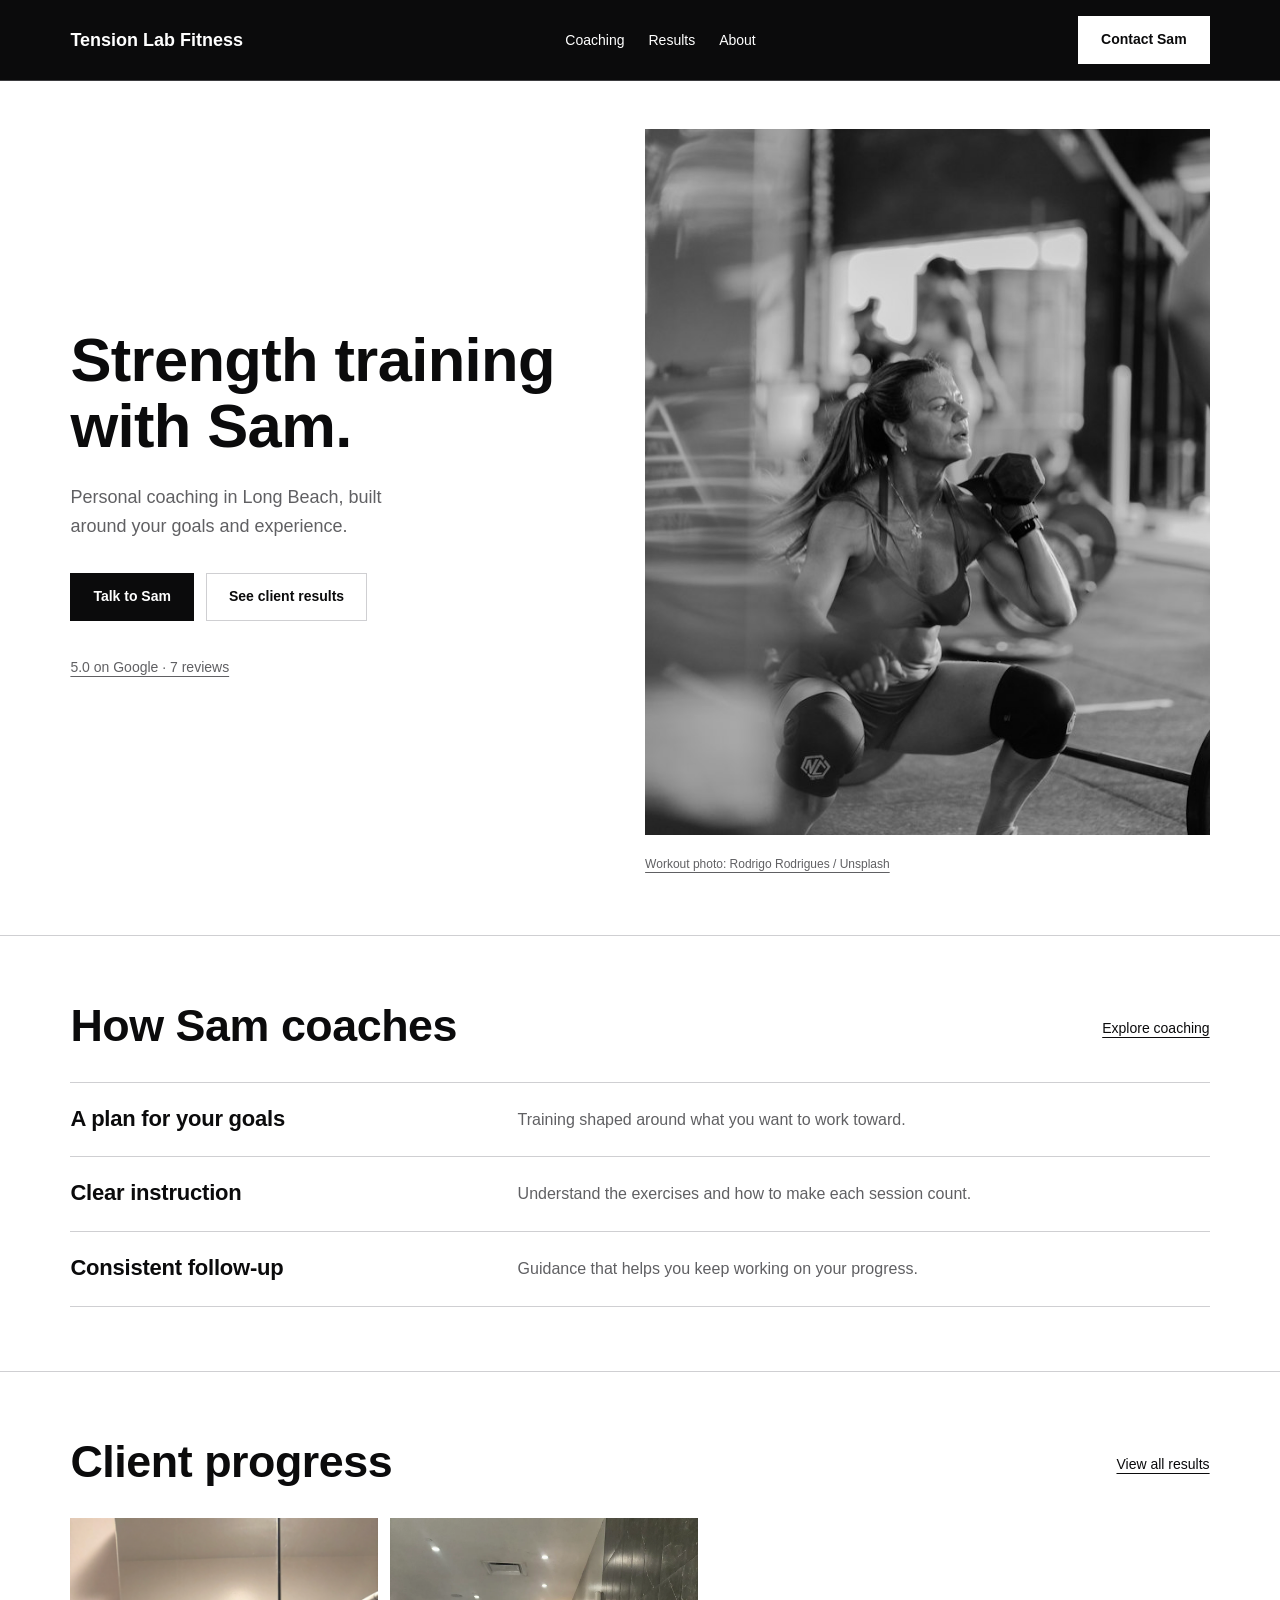
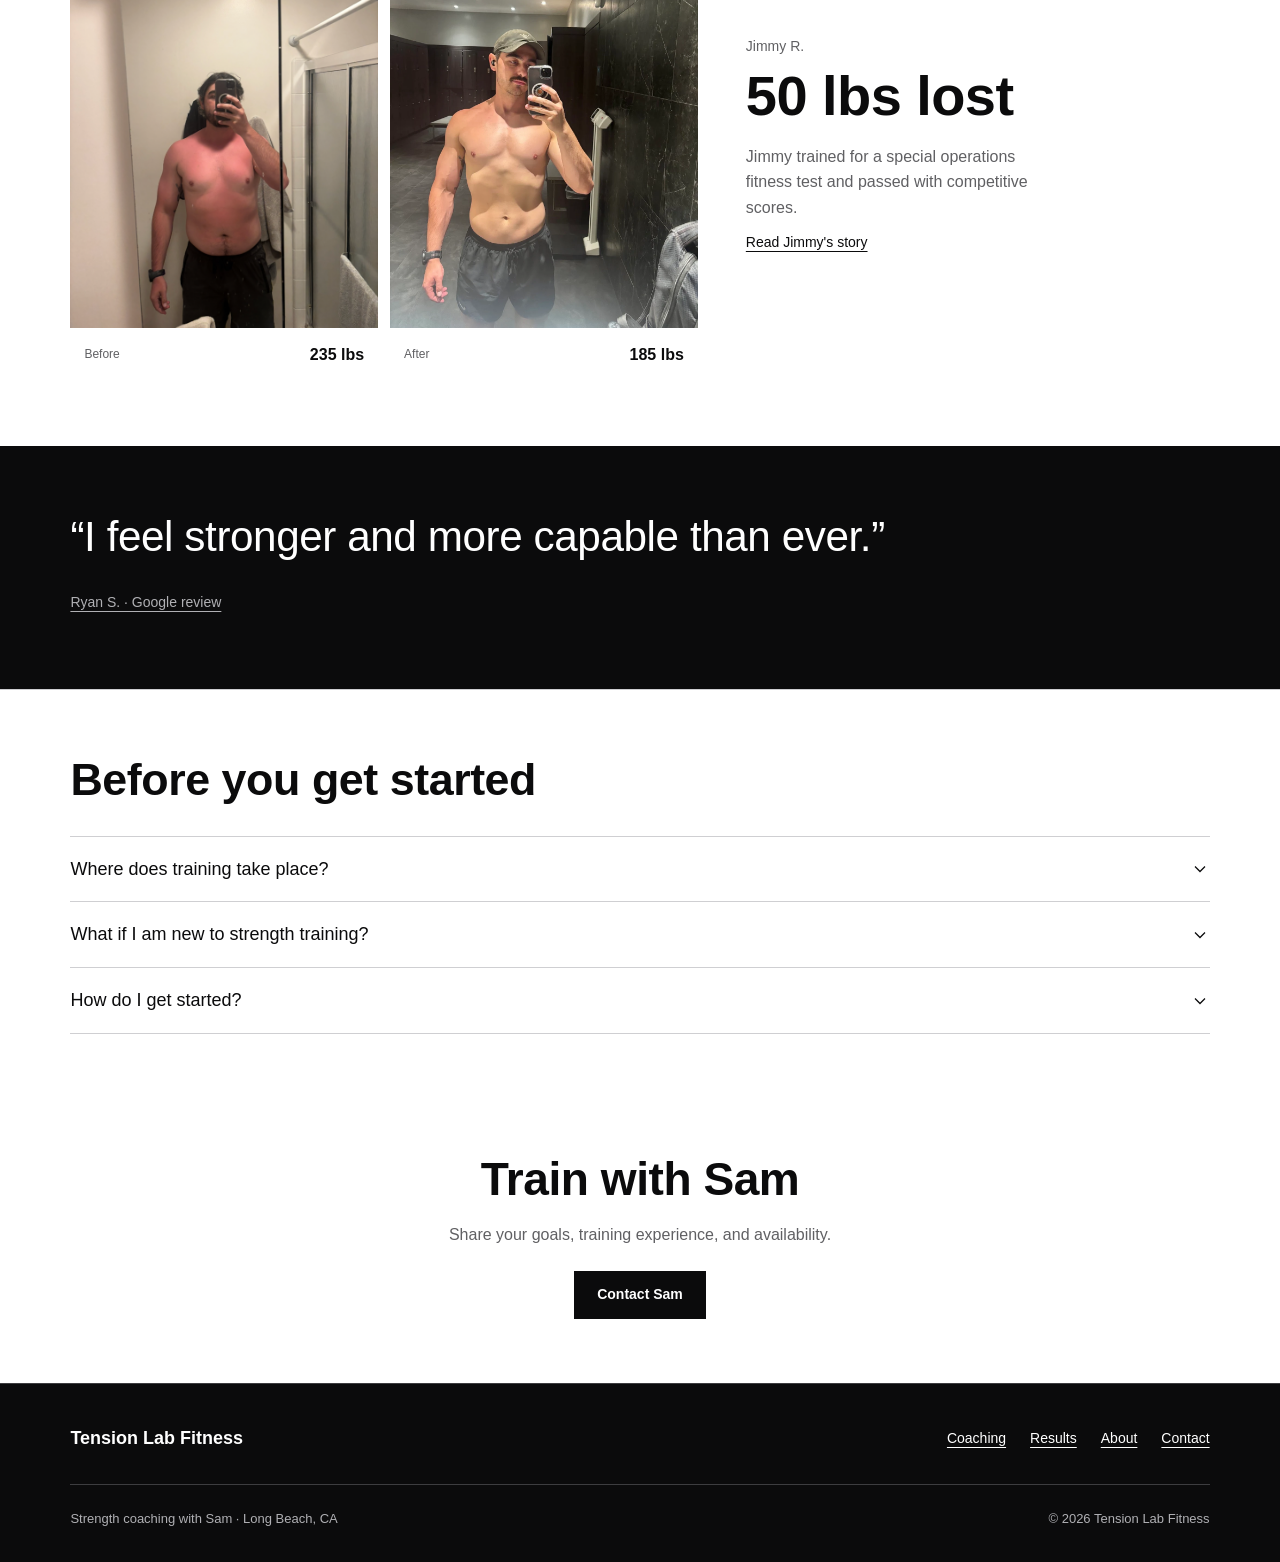
==== index.html @ 8b1ab358 "Build Tension Lab Fitness website and Pages deployment" ====
<!doctype html>
<html lang="en">
<head>
  <meta charset="utf-8">
  <meta name="viewport" content="width=device-width, initial-scale=1">
  <meta name="description" content="Strength coaching with Sam in Long Beach. Explore the coaching, see genuine client results, and start an inquiry.">
  <meta name="theme-color" content="#0b0b0c">
  <meta property="og:type" content="website">
  <meta property="og:title" content="Tension Lab Fitness | Strength coaching in Long Beach">
  <meta property="og:description" content="Strength coaching with Sam in Long Beach. Explore the coaching, see genuine client results, and start an inquiry.">
  <title>Tension Lab Fitness | Strength coaching in Long Beach</title>
  <link rel="icon" href="assets/favicon.svg" type="image/svg+xml">
  <link rel="stylesheet" href="assets/site.css">
  <script src="assets/site-config.js" defer></script>
  <script src="assets/site.js" defer></script>
</head>
<body>
  <a class="skip-link" href="#main">Skip to content</a>
  <header class="site-header">
    <div class="container header-inner">
      <a class="wordmark" href="index.html" aria-label="Tension Lab Fitness, home">Tension Lab Fitness</a>
      <button class="menu-toggle" type="button" aria-controls="site-nav" aria-expanded="false" hidden>Menu</button>
      <nav class="site-nav" id="site-nav" aria-label="Primary navigation">
        <a href="coaching.html">Coaching</a><a href="results.html">Results</a><a href="about.html">About</a>
        <a class="nav-contact" href="contact.html">Contact</a>
      </nav>
      <a class="button button--light header-contact" href="contact.html">Contact Sam</a>
    </div>
  </header>
  <main id="main">

    <section class="home-hero">
      <div class="container hero-grid">
        <div class="hero-copy">
          <h1>Strength training<br>with Sam.</h1>
          <p class="lead">Personal coaching in Long Beach, built around your goals and experience.</p>
          <div class="button-row"><a class="button" href="contact.html">Talk to Sam</a><a class="button button--outline" href="results.html">See client results</a></div>
          <p class="hero-proof"><a class="text-link" href="results.html#testimonials">5.0 on Google · 7 reviews</a></p>
        </div>
        <figure class="hero-photo">
          <div class="hero-frame"><img src="assets/training-hero.jpg" srcset="assets/training-hero-640.jpg 640w, assets/training-hero-960.jpg 960w, assets/training-hero.jpg 1600w" sizes="(max-width: 760px) calc(100vw - 44px), 50vw" width="1600" height="2400" alt="Woman lifting dumbbells during a gym workout" fetchpriority="high"></div>
          <figcaption class="photo-credit"><a href="https://unsplash.com/photos/woman-lifting-dumbbell-in-gym-rQHMG2OMRg0">Workout photo: Rodrigo Rodrigues / Unsplash</a></figcaption>
        </figure>
      </div>
    </section>
    <section class="section section--border">
      <div class="container">
        <div class="section-header"><h2>How Sam coaches</h2><a class="text-link" href="coaching.html">Explore coaching</a></div>
        <div class="approach-list">
          <div class="approach-row"><h3>A plan for your goals</h3><p>Training shaped around what you want to work toward.</p></div>
          <div class="approach-row"><h3>Clear instruction</h3><p>Understand the exercises and how to make each session count.</p></div>
          <div class="approach-row"><h3>Consistent follow-up</h3><p>Guidance that helps you keep working on your progress.</p></div>
        </div>
      </div>
    </section>
    <section class="section section--border">
      <div class="container">
        <div class="section-header"><h2>Client progress</h2><a class="text-link" href="results.html">View all results</a></div>
        <div class="result-preview">
          <div><div class="photo-pair" aria-label="Jimmy's before and after photos">
  <figure class="feature-image"><div class="photo-frame"><img src="assets/jimmy-ratliff-progress.webp" width="696" height="1510" alt="Jimmy before training, shared in his Google review" loading="lazy"></div><figcaption><span class="micro">Before</span><strong>235 lbs</strong></figcaption></figure>
  <figure class="feature-image"><div class="photo-frame"><img src="assets/jimmy-ratliff-after.webp" width="1132" height="1510" alt="Jimmy after training, shared in his Google review" loading="lazy"></div><figcaption><span class="micro">After</span><strong>185 lbs</strong></figcaption></figure>
</div></div>
          <div class="result-preview-copy"><p class="client-label">Jimmy R.</p><h3 class="result-number">50 lbs lost</h3><p>Jimmy trained for a special operations fitness test and passed with competitive scores.</p><a class="text-link" href="results.html#jimmy-result">Read Jimmy's story</a></div>
        </div>
      </div>
    </section>
    <section class="section section--dark quote-band" aria-label="Client review">
      <div class="container"><blockquote cite="https://www.google.com/maps/contrib/100472244330029218638/reviews?hl=en">“I feel stronger and more capable than ever.”</blockquote><cite><a href="https://www.google.com/maps/contrib/100472244330029218638/reviews?hl=en">Ryan S. · Google review</a></cite></div>
    </section>
    <section class="section section--border"><div class="container"><h2>Before you get started</h2><div class="faq-list"><details><summary>Where does training take place?<svg viewBox="0 0 24 24" fill="none" aria-hidden="true"><path d="m6 9 6 6 6-6" stroke="currentColor" stroke-width="1.5"/></svg></summary><p>Sam trains at a general gym in Long Beach. Ask him to confirm the location and any gym access requirements.</p></details><details><summary>What if I am new to strength training?<svg viewBox="0 0 24 24" fill="none" aria-hidden="true"><path d="m6 9 6 6 6-6" stroke="currentColor" stroke-width="1.5"/></svg></summary><p>Tell Sam about your experience so you can discuss a suitable starting point.</p></details><details><summary>How do I get started?<svg viewBox="0 0 24 24" fill="none" aria-hidden="true"><path d="m6 9 6 6 6-6" stroke="currentColor" stroke-width="1.5"/></svg></summary><p>Visit the contact page and share your goals, training experience, and availability. You can prepare an inquiry there.</p></details></div></div></section>
    <section class="final-cta" aria-labelledby="next-step-heading"><div class="container"><h2 id="next-step-heading">Train with Sam</h2><p class="final-cta-description">Share your goals, training experience, and availability.</p><a class="button" href="contact.html">Contact Sam</a></div></section>

  </main>
  <footer class="site-footer">
    <div class="container">
      <div class="footer-top">
        <a class="wordmark" href="index.html">Tension Lab Fitness</a>
        <nav class="footer-nav" aria-label="Footer navigation">
          <a href="coaching.html">Coaching</a><a href="results.html">Results</a><a href="about.html">About</a><a href="contact.html">Contact</a>
        </nav>
      </div>
      <div class="footer-bottom"><p>Strength coaching with Sam · Long Beach, CA</p><p>© 2026 Tension Lab Fitness</p></div>
    </div>
  </footer>
</body>
</html>
---- assets/site.css ----
:root {
  --ink: #0b0b0c;
  --ivory: #ffffff;
  --gray: #606063;
  --gray-light: #b0b0b4;
  --line: #cfcfd2;
  --line-dark: #3d3d40;
  --surface-dark: #151516;
  --font-sans: "Helvetica Neue", Helvetica, Arial, sans-serif;
  --space-1: 4px;
  --space-2: 8px;
  --space-3: 12px;
  --space-4: 16px;
  --space-6: 24px;
  --space-8: 32px;
  --space-12: 48px;
  --space-16: 64px;
  --gutter: clamp(22px, 5.5vw, 80px);
}

* { box-sizing: border-box; }
html { scroll-behavior: smooth; scroll-padding-top: 24px; }
body { margin: 0; color: var(--ink); background: var(--ivory); font-family: var(--font-sans); font-size: 16px; line-height: 1.6; }
button, input, select, textarea { font: inherit; }
button, a { -webkit-tap-highlight-color: transparent; }
button { cursor: pointer; }
img { display: block; max-width: 100%; }
figure { margin: 0; }
a { color: inherit; text-underline-offset: 4px; }
a:hover { text-decoration-thickness: 2px; }
a:focus-visible, button:focus-visible, summary:focus-visible, input:focus-visible, textarea:focus-visible, select:focus-visible { outline: 2px solid currentColor; outline-offset: 4px; }
::selection { color: var(--ivory); background: var(--ink); }
[hidden] { display: none !important; }
h1, h2, h3 { margin: 0; font-weight: 600; letter-spacing: -.01em; line-height: 1.12; text-wrap: balance; }
h1 { max-width: 760px; font-size: clamp(40px, 5vw, 64px); }
h2 { max-width: 760px; font-size: clamp(30px, 3.5vw, 48px); }
h3 { font-size: 22px; }
p { margin: 0; }
.container { width: min(100%, 1360px); margin-inline: auto; padding-inline: var(--gutter); }
.section { padding-block: var(--space-16); }
.section--border { border-top: 1px solid var(--line); }
.section--dark { color: var(--ivory); background: var(--ink); }
.section-header { display: flex; align-items: end; justify-content: space-between; gap: var(--space-8); margin-bottom: var(--space-8); }
.section-header p { max-width: 38ch; color: var(--gray); }
.section--dark .section-header p { color: var(--gray-light); }
.lead { margin-top: var(--space-6); max-width: 44ch; color: var(--gray); font-size: 18px; line-height: 1.6; }
.text-link { display: inline-flex; align-items: center; min-height: 44px; font-size: 14px; font-weight: 500; }
.button-row { display: flex; align-items: center; flex-wrap: wrap; gap: var(--space-3); margin-top: var(--space-8); }
.button { display: inline-flex; justify-content: center; align-items: center; min-height: 48px; padding: 12px 22px; border: 1px solid var(--ink); color: var(--ivory); background: var(--ink); font-size: 14px; font-weight: 600; line-height: 1.4; text-decoration: none; text-align: center; transition: background-color 150ms ease, border-color 150ms ease; }
.button:hover { background: #29292b; border-color: #29292b; }
.button:active { background: #404043; border-color: #404043; }
.button--outline { color: var(--ink); background: transparent; border-color: var(--line); }
.button--outline:hover { color: var(--ink); background: #f2f2f3; border-color: var(--ink); }
.button--light { color: var(--ink); background: var(--ivory); border-color: var(--ivory); }
.button--light:hover { color: var(--ink); background: #e6e6e6; border-color: #e6e6e6; }
.button:disabled { cursor: not-allowed; color: var(--gray); background: #ededee; border-color: var(--line); }
.skip-link { position: absolute; z-index: 10; top: 12px; left: var(--gutter); padding: 12px 20px; color: var(--ink); background: var(--ivory); transform: translateY(-200%); }
.skip-link:focus { transform: translateY(0); }

.site-header { color: var(--ivory); background: var(--ink); border-bottom: 1px solid var(--line-dark); }
.header-inner { display: flex; align-items: center; justify-content: space-between; gap: var(--space-6); min-height: 80px; }
.wordmark { font-size: 18px; font-weight: 600; letter-spacing: 0; white-space: nowrap; text-decoration: none; }
.site-nav { display: flex; align-items: center; gap: var(--space-6); }
.site-nav a { display: inline-flex; align-items: center; min-height: 48px; font-size: 14px; font-weight: 500; text-decoration: none; }
.site-nav a:hover, .site-nav a[aria-current="page"] { text-decoration: underline; text-underline-offset: 6px; }
.site-nav .nav-contact { display: none; }
.menu-toggle { display: none; min-height: 44px; padding: 8px 12px; color: inherit; background: transparent; border: 1px solid var(--line-dark); font-size: 14px; }

.home-hero { padding-block: var(--space-12); }
.hero-grid { display: grid; grid-template-columns: minmax(0, .95fr) minmax(0, 1.05fr); align-items: center; gap: clamp(32px, 5vw, 72px); }
.hero-copy { min-width: 0; padding-block: var(--space-6); }
.hero-copy h1 { font-size: clamp(42px, 4.8vw, 72px); line-height: 1.08; }
.hero-copy .lead { max-width: 34ch; }
.hero-proof { margin-top: var(--space-6); color: var(--gray); font-size: 14px; }
.hero-frame { aspect-ratio: 4 / 5; background: var(--surface-dark); overflow: hidden; }
.hero-frame img { width: 100%; height: 100%; object-fit: cover; object-position: center 85%; filter: grayscale(1); }
.photo-credit { margin-top: var(--space-2); color: var(--gray); font-size: 12px; }
.photo-credit a { display: inline-flex; align-items: center; min-height: 44px; }
.approach-list { margin-top: var(--space-8); border-top: 1px solid var(--line); }
.approach-row { display: grid; grid-template-columns: minmax(180px, .75fr) minmax(0, 1.25fr); gap: var(--space-8); padding-block: var(--space-6); border-bottom: 1px solid var(--line); }
.approach-row p { max-width: 58ch; color: var(--gray); }
.section--dark .approach-list, .section--dark .approach-row { border-color: var(--line-dark); }
.section--dark .approach-row p { color: var(--gray-light); }
.result-preview { display: grid; grid-template-columns: minmax(0, 1.15fr) minmax(0, .85fr); align-items: center; gap: var(--space-12); }
.result-preview-copy p { max-width: 34ch; margin-top: var(--space-4); color: var(--gray); }
.result-preview-copy .client-label { margin-top: 0; margin-bottom: var(--space-2); }
.quote-band blockquote { max-width: 880px; padding: 0; border: 0; font-size: clamp(28px, 3.3vw, 44px); line-height: 1.3; letter-spacing: -.01em; }
.quote-band cite { margin-top: var(--space-4); color: var(--gray-light); }
.split-section { display: grid; grid-template-columns: minmax(0, .9fr) minmax(0, 1.1fr); gap: var(--space-12); }
.split-section > div { min-width: 0; }
.split-section .lead { margin-top: var(--space-4); }
.detail-list { margin: 0; padding: 0; list-style: none; border-top: 1px solid var(--line); }
.detail-list li { padding-block: var(--space-6); border-bottom: 1px solid var(--line); }
.detail-list li p { margin-top: var(--space-2); max-width: 54ch; color: var(--gray); }

.intro { padding-block: 40px; color: var(--ivory); background: var(--ink); }
.intro-content { display: grid; grid-template-columns: minmax(0, 1fr) auto; align-items: end; gap: var(--space-6) 40px; }
.intro-description { margin-top: var(--space-3); color: var(--gray-light); font-size: 16px; max-width: 54ch; }
.proof-strip { display: flex; align-items: center; font-size: 14px; }
.proof-strip a { display: inline-flex; align-items: center; min-height: 44px; }
.proof-strip strong { font-weight: 600; }
.feature { display: grid; grid-template-columns: minmax(0, 1.2fr) minmax(0, 1fr); grid-template-areas: "photos heading" "photos copy"; max-width: 1440px; margin: auto; border-bottom: 1px solid var(--line); }
.feature-photos { grid-area: photos; display: grid; align-content: center; padding: var(--space-8); background: var(--surface-dark); }
.photo-pair { display: grid; grid-template-columns: repeat(2, minmax(0, 1fr)); gap: var(--space-3); }
.feature-image { margin: 0; min-width: 0; }
.photo-frame { aspect-ratio: 3 / 4; background: #1d1d1f; overflow: hidden; }
.feature-image img { width: 100%; height: 100%; object-fit: cover; }
.feature-image figcaption { display: flex; justify-content: space-between; align-items: center; gap: var(--space-2); min-height: 52px; padding: 14px; color: var(--ink); background: var(--ivory); }
.feature-image figcaption strong { font-size: 16px; font-variant-numeric: tabular-nums; }
.image-caption { margin-top: var(--space-2); color: var(--gray-light); font-size: 14px; }
.image-caption a { display: inline-flex; align-items: center; min-height: 44px; }
.feature-heading { grid-area: heading; padding: 32px clamp(32px, 4vw, 56px) 16px; align-self: end; }
.feature-copy { grid-area: copy; padding: 0 clamp(32px, 4vw, 56px) 32px; align-self: start; min-width: 0; }
.case-context { max-width: 38ch; color: var(--gray); font-size: 16px; }
.feature--reverse { grid-template-columns: minmax(0, 1fr) minmax(0, 1.2fr); grid-template-areas: "heading photos" "copy photos"; }
.feature--reverse .feature-image img { object-fit: contain; }
.client-label { margin-bottom: var(--space-2); color: var(--gray); font-size: 14px; font-weight: 500; }
.result-number { max-width: 560px; font-size: clamp(32px, 4.4vw, 56px); }
blockquote { margin: 0; padding-top: var(--space-4); border-top: 1px solid var(--line); font-size: 20px; line-height: 1.5; font-weight: 400; }
.feature-copy blockquote { margin-top: var(--space-4); }
cite { display: block; margin-top: var(--space-4); color: var(--gray); font-size: 14px; font-style: normal; }
cite a { display: inline-flex; align-items: center; min-height: 44px; }
.micro { color: var(--gray); font-size: 12px; font-weight: 500; }
.review-grid { padding-block: 56px; color: var(--ivory); background: var(--ink); }
.review-grid header { display: flex; align-items: end; justify-content: space-between; gap: var(--space-8); margin-bottom: var(--space-8); }
.review-grid .button { flex: 0 0 auto; }
.reviews { display: grid; grid-template-columns: repeat(3, minmax(0, 1fr)); border-top: 1px solid var(--line-dark); }
.review { min-width: 0; padding: 32px 32px 32px 0; border-right: 1px solid var(--line-dark); }
.review:not(:first-child) { padding-left: var(--space-8); }
.review:last-child { border-right: 0; }
.review p { font-size: 20px; line-height: 1.55; }
.review cite { margin-top: var(--space-2); color: var(--gray-light); }
.more-reviews { border-top: 1px solid var(--line-dark); }
.more-reviews summary { width: fit-content; min-height: 48px; padding-block: 20px; cursor: pointer; font-size: 14px; }
.reviews--additional { grid-template-columns: repeat(2, minmax(0, 1fr)); }

.faq-list { margin-top: var(--space-8); border-top: 1px solid var(--line); }
.faq-list details { border-bottom: 1px solid var(--line); }
.faq-list summary { display: flex; align-items: center; justify-content: space-between; gap: var(--space-6); min-height: 64px; padding-block: 18px; font-size: 18px; font-weight: 500; cursor: pointer; list-style: none; }
.faq-list summary::-webkit-details-marker { display: none; }
.faq-list summary svg { width: 20px; height: 20px; flex-shrink: 0; transition: transform 150ms ease; }
.faq-list details[open] summary svg { transform: rotate(180deg); }
.faq-list details p { max-width: 65ch; padding-bottom: var(--space-6); color: var(--gray); }
.final-cta { padding-block: 56px 64px; text-align: center; }
.final-cta h2 { margin-inline: auto; font-size: clamp(32px, 3.6vw, 48px); }
.final-cta-description { margin: var(--space-4) auto 0; max-width: 44ch; color: var(--gray); }
.final-cta .button { margin-top: var(--space-6); }
.site-footer { padding-block: var(--space-8); color: var(--ivory); background: var(--ink); border-top: 1px solid var(--line-dark); }
.footer-top { display: flex; align-items: center; justify-content: space-between; flex-wrap: wrap; gap: var(--space-6); }
.footer-nav { display: flex; flex-wrap: wrap; gap: var(--space-6); }
.footer-nav a { display: inline-flex; align-items: center; min-height: 44px; font-size: 14px; }
.footer-bottom { display: flex; justify-content: space-between; flex-wrap: wrap; gap: var(--space-2) var(--space-6); margin-top: var(--space-6); padding-top: var(--space-6); border-top: 1px solid var(--line-dark); color: var(--gray-light); font-size: 13px; }

.contact-grid { display: grid; grid-template-columns: minmax(0, .75fr) minmax(0, 1.25fr); gap: var(--space-16); }
.contact-aside h2 { font-size: 28px; }
.contact-aside p { margin-top: var(--space-4); max-width: 36ch; color: var(--gray); }
.contact-address { font-size: 16px; overflow-wrap: anywhere; }
.draft-note { margin-top: var(--space-3); color: var(--gray); font-size: 14px; }
.form-grid { display: grid; grid-template-columns: repeat(2, minmax(0, 1fr)); gap: var(--space-6); }
.form-field { display: flex; flex-direction: column; gap: var(--space-2); min-width: 0; }
.form-field--full { grid-column: 1 / -1; }
.form-field label { font-size: 16px; font-weight: 500; }
.form-field label span { font-weight: 400; color: var(--gray); font-size: 14px; }
input, textarea, select { width: 100%; min-height: 48px; padding: 12px 14px; color: var(--ink); background: var(--ivory); border: 1px solid var(--line); border-radius: 0; font-size: 16px; caret-color: var(--ink); }
input:hover, textarea:hover, select:hover { border-color: var(--gray); }
textarea { min-height: 136px; resize: vertical; }
input:focus, textarea:focus, select:focus { border-color: var(--ink); }
.form-help { margin-top: var(--space-3); color: var(--gray); font-size: 14px; }
.form-status { margin-top: var(--space-4); max-width: 60ch; font-size: 16px; }
.draft-panel { margin-top: var(--space-6); padding-top: var(--space-6); border-top: 1px solid var(--line); }
.draft-panel label { display: block; margin-bottom: var(--space-2); font-weight: 500; }
.draft-panel textarea { min-height: 260px; font-size: 15px; }
.draft-panel .button-row { margin-top: var(--space-4); }
.not-found { padding-block: 96px; min-height: 60vh; }

@media (max-width: 900px) {
  .header-inner { flex-wrap: wrap; min-height: 76px; padding-block: var(--space-4); gap: var(--space-3); }
  .header-contact { display: none; }
  .wordmark { font-size: 16px; }
  .site-nav { width: 100%; display: grid; grid-template-columns: repeat(2, minmax(0, 1fr)); gap: 0 var(--space-6); padding-top: var(--space-3); border-top: 1px solid var(--line-dark); }
  .site-nav .nav-contact { display: inline-flex; }
  .js .site-nav { display: none; }
  .js .menu-toggle { display: inline-flex; margin-left: auto; }
  .js .site-header.is-open .site-nav { display: grid; }
  .contact-grid { grid-template-columns: 1fr; gap: var(--space-8); }
  .contact-aside p { max-width: 60ch; }
}
@media (max-width: 760px) {
  .section { padding-block: 40px; }
  .section-header { display: block; margin-bottom: var(--space-6); }
  .section-header .button, .section-header .text-link { margin-top: var(--space-4); }
  .hero-grid, .result-preview, .split-section { grid-template-columns: 1fr; gap: var(--space-8); }
  .home-hero { padding-block: 28px 40px; }
  .hero-copy { padding: 0; }
  .hero-copy h1 { max-width: 620px; }
  .hero-copy .lead { margin-top: var(--space-4); }
  .hero-copy .button-row { margin-top: var(--space-6); }
  .hero-proof { margin-top: var(--space-4); }
  .hero-frame { aspect-ratio: 4 / 5; max-height: 600px; }
  .approach-row { grid-template-columns: 1fr; gap: var(--space-2); }
  .intro { padding-block: 32px 24px; }
  .intro-content { grid-template-columns: 1fr; gap: var(--space-3); }
  .feature, .feature--reverse { grid-template-columns: 1fr; grid-template-areas: "heading" "photos" "copy"; }
  .feature-heading { padding: 28px 22px 20px; }
  .feature-photos { padding: 22px; }
  .photo-pair { gap: 10px; }
  .feature-image figcaption { padding: 12px 9px; }
  .feature-image figcaption strong { font-size: 14px; }
  .feature-copy { padding: 24px 22px 32px; }
  .review-grid, .final-cta { padding-block: 40px; }
  .review-grid header { display: block; }
  .review-grid header .button { margin-top: 20px; }
  .reviews { grid-template-columns: 1fr; }
  .review { padding: var(--space-6) 0; border-right: 0; border-bottom: 1px solid var(--line-dark); }
  .review:not(:first-child) { padding-left: 0; }
  .footer-top { display: block; }
  .footer-nav { margin-top: var(--space-4); gap: var(--space-4); }
  .form-grid { grid-template-columns: 1fr; }
  .form-field--full { grid-column: 1; }
}
@media (prefers-reduced-motion: reduce) {
  html { scroll-behavior: auto; }
  *, *::before, *::after { transition: none !important; }
}
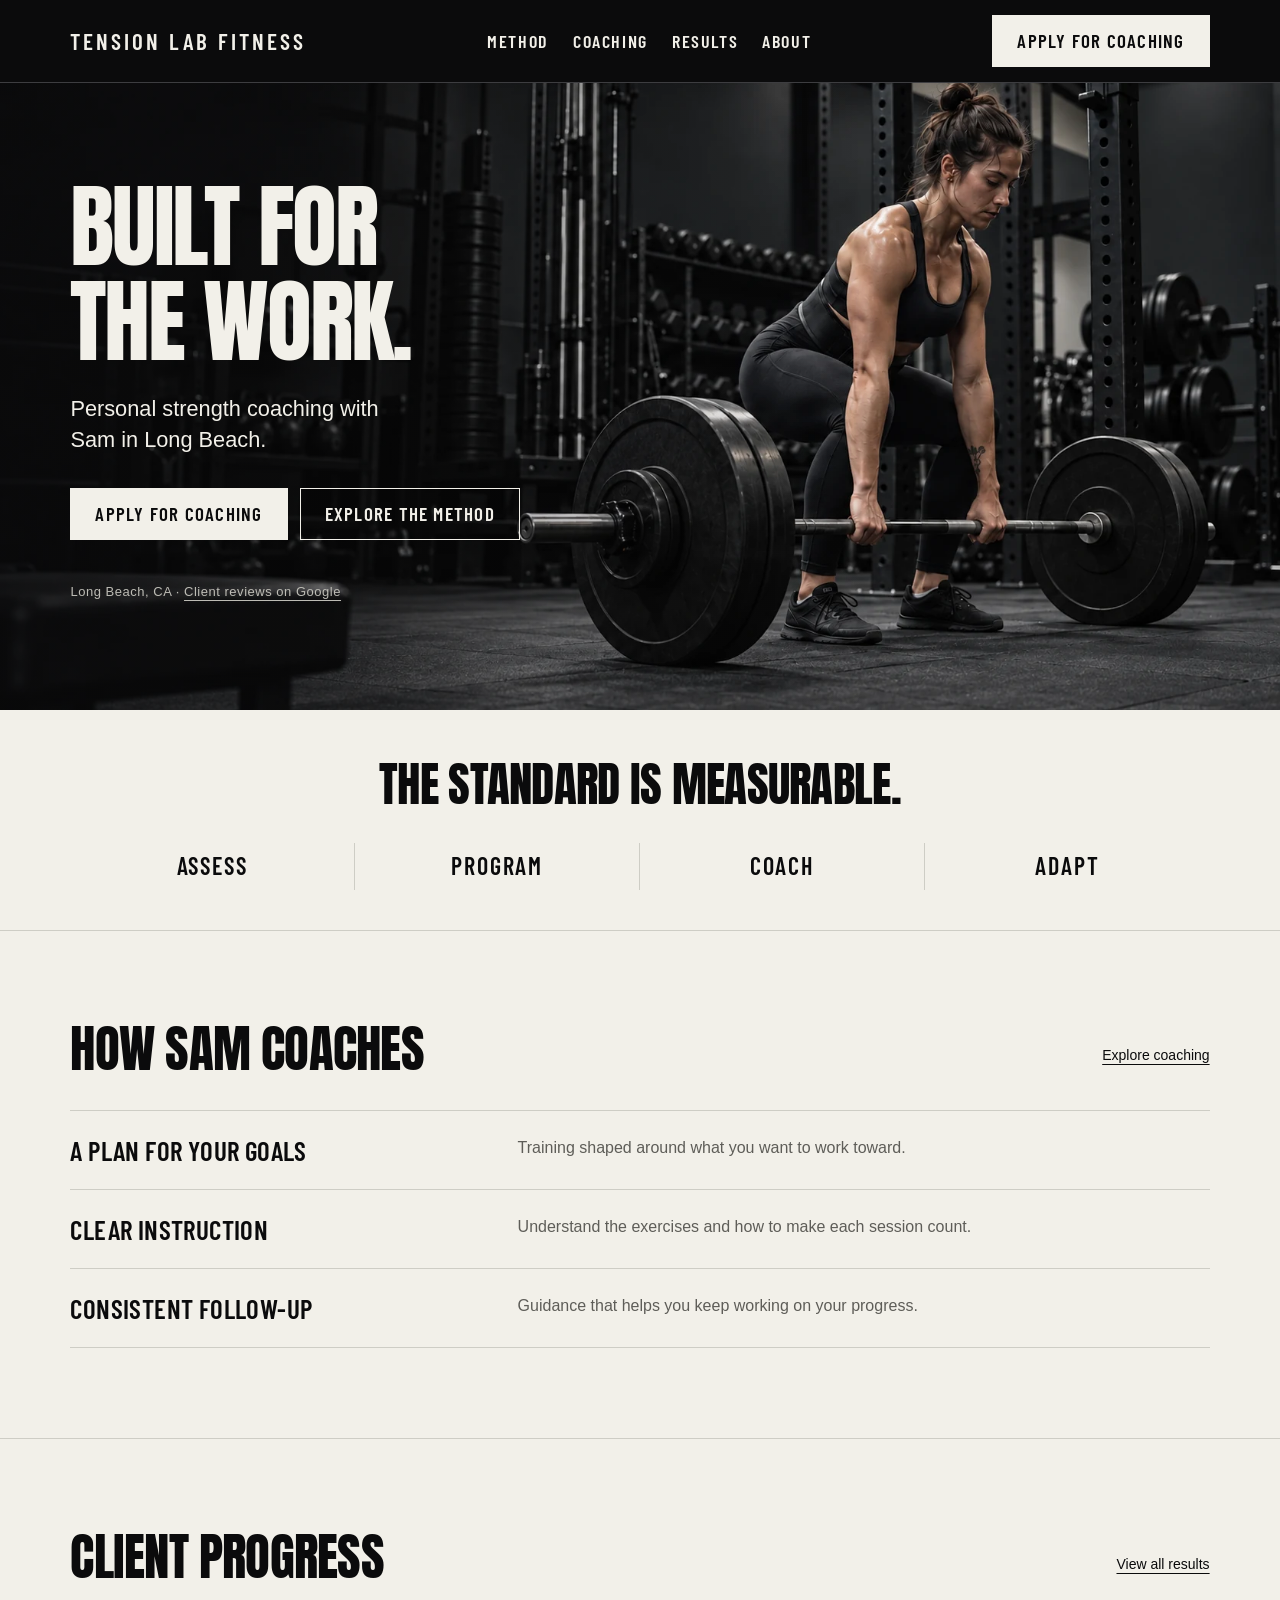
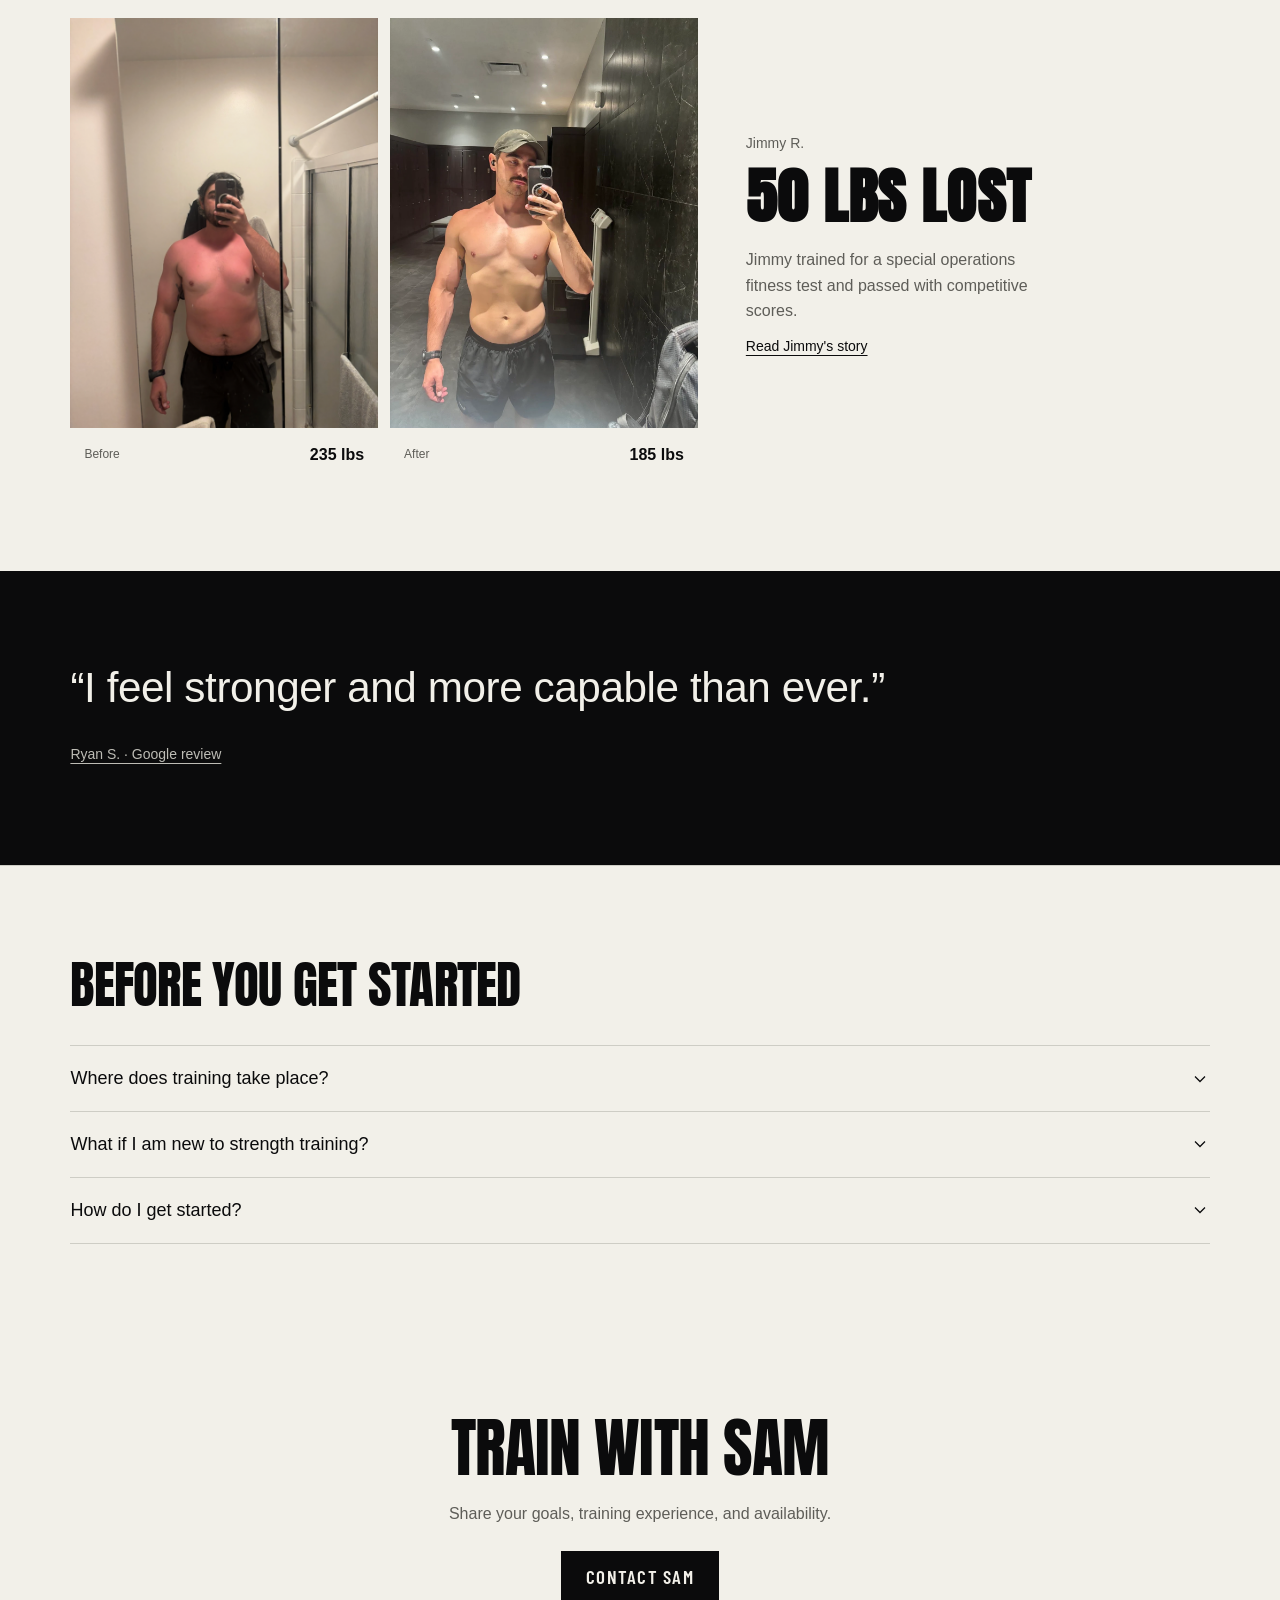
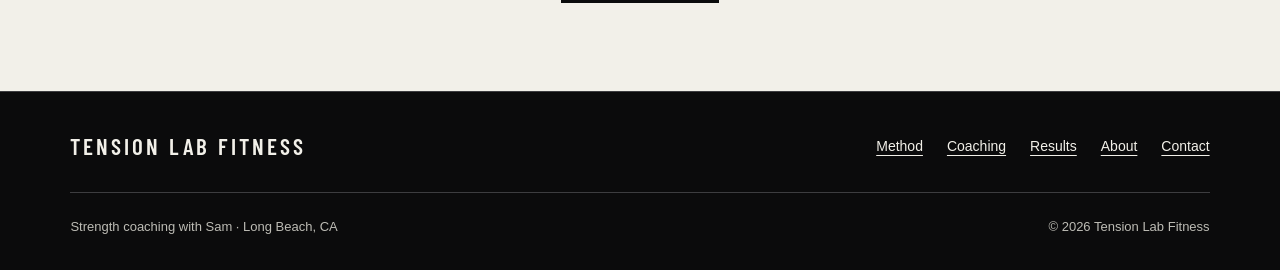
==== commit c236bb0f: "Complete premium Tension Lab Fitness website" ====
--- a/index.html
+++ b/index.html
@@ -21,10 +21,11 @@
       <a class="wordmark" href="index.html" aria-label="Tension Lab Fitness, home">Tension Lab Fitness</a>
       <button class="menu-toggle" type="button" aria-controls="site-nav" aria-expanded="false" hidden>Menu</button>
       <nav class="site-nav" id="site-nav" aria-label="Primary navigation">
+        <a href="method.html">Method</a>
         <a href="coaching.html">Coaching</a><a href="results.html">Results</a><a href="about.html">About</a>
         <a class="nav-contact" href="contact.html">Contact</a>
       </nav>
-      <a class="button button--light header-contact" href="contact.html">Contact Sam</a>
+      <a class="button button--light header-contact" href="contact.html">Apply for coaching</a>
     </div>
   </header>
   <main id="main">
@@ -32,16 +33,18 @@
     <section class="home-hero">
       <div class="container hero-grid">
         <div class="hero-copy">
-          <h1>Strength training<br>with Sam.</h1>
-          <p class="lead">Personal coaching in Long Beach, built around your goals and experience.</p>
-          <div class="button-row"><a class="button" href="contact.html">Talk to Sam</a><a class="button button--outline" href="results.html">See client results</a></div>
-          <p class="hero-proof"><a class="text-link" href="results.html#testimonials">5.0 on Google · 7 reviews</a></p>
+          <h1>Built for<br>the work.</h1>
+          <p class="lead">Personal strength coaching with Sam in Long Beach.</p>
+          <div class="button-row"><a class="button button--light" href="contact.html">Apply for coaching</a><a class="button button--outline" href="method.html">Explore the method</a></div>
+          <p class="hero-proof">Long Beach, CA · <a class="text-link" href="results.html#testimonials">Client reviews on Google</a></p>
         </div>
-        <figure class="hero-photo">
-          <div class="hero-frame"><img src="assets/training-hero.jpg" srcset="assets/training-hero-640.jpg 640w, assets/training-hero-960.jpg 960w, assets/training-hero.jpg 1600w" sizes="(max-width: 760px) calc(100vw - 44px), 50vw" width="1600" height="2400" alt="Woman lifting dumbbells during a gym workout" fetchpriority="high"></div>
-          <figcaption class="photo-credit"><a href="https://unsplash.com/photos/woman-lifting-dumbbell-in-gym-rQHMG2OMRg0">Workout photo: Rodrigo Rodrigues / Unsplash</a></figcaption>
-        </figure>
       </div>
+      <figure class="hero-photo" aria-label="Illustrative training image">
+        <div class="hero-frame"><img src="assets/strength-hero.webp" srcset="assets/strength-hero-960.webp 960w, assets/strength-hero.webp 1672w" sizes="100vw" width="1672" height="941" alt="Illustrative image of a woman lifting a barbell in a shared gym" fetchpriority="high"></div>
+      </figure>
+    </section>
+    <section class="method-strip" aria-labelledby="method-heading">
+      <div class="container"><h2 id="method-heading">The standard is measurable.</h2><ol class="method-steps"><li><a href="method.html#assess">Assess</a></li><li><a href="method.html#program">Program</a></li><li><a href="method.html#coach">Coach</a></li><li><a href="method.html#adapt">Adapt</a></li></ol></div>
     </section>
     <section class="section section--border">
       <div class="container">
@@ -77,6 +80,7 @@
       <div class="footer-top">
         <a class="wordmark" href="index.html">Tension Lab Fitness</a>
         <nav class="footer-nav" aria-label="Footer navigation">
+          <a href="method.html">Method</a>
           <a href="coaching.html">Coaching</a><a href="results.html">Results</a><a href="about.html">About</a><a href="contact.html">Contact</a>
         </nav>
       </div>
--- a/assets/site.css
+++ b/assets/site.css
@@ -1,12 +1,17 @@
+@font-face { font-family: "Anton"; src: url("fonts/anton-regular.ttf") format("truetype"); font-weight: 400; font-style: normal; font-display: swap; }
+@font-face { font-family: "Barlow Condensed"; src: url("fonts/barlow-condensed-semibold.ttf") format("truetype"); font-weight: 600; font-style: normal; font-display: swap; }
+
 :root {
   --ink: #0b0b0c;
-  --ivory: #ffffff;
-  --gray: #606063;
-  --gray-light: #b0b0b4;
-  --line: #cfcfd2;
+  --ivory: #f2f0e9;
+  --gray: #5e5d58;
+  --gray-light: #bdbcb5;
+  --line: #cecdc5;
   --line-dark: #3d3d40;
   --surface-dark: #151516;
   --font-sans: "Helvetica Neue", Helvetica, Arial, sans-serif;
+  --font-display: "Anton", "Arial Narrow", sans-serif;
+  --font-label: "Barlow Condensed", "Arial Narrow", sans-serif;
   --space-1: 4px;
   --space-2: 8px;
   --space-3: 12px;
@@ -19,7 +24,7 @@
 }
 
 * { box-sizing: border-box; }
-html { scroll-behavior: smooth; scroll-padding-top: 24px; }
+html { scroll-behavior: smooth; scroll-padding-top: 24px; scrollbar-color: #797972 var(--ink); }
 body { margin: 0; color: var(--ink); background: var(--ivory); font-family: var(--font-sans); font-size: 16px; line-height: 1.6; }
 button, input, select, textarea { font: inherit; }
 button, a { -webkit-tap-highlight-color: transparent; }
@@ -31,49 +36,64 @@
 a:focus-visible, button:focus-visible, summary:focus-visible, input:focus-visible, textarea:focus-visible, select:focus-visible { outline: 2px solid currentColor; outline-offset: 4px; }
 ::selection { color: var(--ivory); background: var(--ink); }
 [hidden] { display: none !important; }
-h1, h2, h3 { margin: 0; font-weight: 600; letter-spacing: -.01em; line-height: 1.12; text-wrap: balance; }
-h1 { max-width: 760px; font-size: clamp(40px, 5vw, 64px); }
-h2 { max-width: 760px; font-size: clamp(30px, 3.5vw, 48px); }
-h3 { font-size: 22px; }
+h1, h2, h3 { margin: 0; font-family: var(--font-display); font-weight: 400; letter-spacing: -.015em; line-height: 1.12; text-transform: uppercase; text-wrap: balance; }
+h1 { max-width: 900px; font-size: clamp(48px, 6vw, 88px); }
+h2 { max-width: 850px; font-size: clamp(34px, 4vw, 58px); }
+h3 { font-family: var(--font-label); font-weight: 600; font-size: 27px; letter-spacing: .015em; }
 p { margin: 0; }
-.container { width: min(100%, 1360px); margin-inline: auto; padding-inline: var(--gutter); }
-.section { padding-block: var(--space-16); }
+.container { width: min(100%, 1520px); margin-inline: auto; padding-inline: var(--gutter); }
+.section { padding-block: clamp(56px, 7vw, 104px); }
 .section--border { border-top: 1px solid var(--line); }
 .section--dark { color: var(--ivory); background: var(--ink); }
 .section-header { display: flex; align-items: end; justify-content: space-between; gap: var(--space-8); margin-bottom: var(--space-8); }
 .section-header p { max-width: 38ch; color: var(--gray); }
 .section--dark .section-header p { color: var(--gray-light); }
+.section--dark .lead { color: var(--gray-light); }
 .lead { margin-top: var(--space-6); max-width: 44ch; color: var(--gray); font-size: 18px; line-height: 1.6; }
 .text-link { display: inline-flex; align-items: center; min-height: 44px; font-size: 14px; font-weight: 500; }
 .button-row { display: flex; align-items: center; flex-wrap: wrap; gap: var(--space-3); margin-top: var(--space-8); }
-.button { display: inline-flex; justify-content: center; align-items: center; min-height: 48px; padding: 12px 22px; border: 1px solid var(--ink); color: var(--ivory); background: var(--ink); font-size: 14px; font-weight: 600; line-height: 1.4; text-decoration: none; text-align: center; transition: background-color 150ms ease, border-color 150ms ease; }
+.button { display: inline-flex; justify-content: center; align-items: center; min-height: 52px; padding: 12px 24px; border: 1px solid var(--ink); color: var(--ivory); background: var(--ink); font-family: var(--font-label); font-size: 19px; font-weight: 600; letter-spacing: .065em; text-transform: uppercase; line-height: 1.4; text-decoration: none; text-align: center; transition: background-color 150ms ease, border-color 150ms ease; }
 .button:hover { background: #29292b; border-color: #29292b; }
 .button:active { background: #404043; border-color: #404043; }
 .button--outline { color: var(--ink); background: transparent; border-color: var(--line); }
 .button--outline:hover { color: var(--ink); background: #f2f2f3; border-color: var(--ink); }
 .button--light { color: var(--ink); background: var(--ivory); border-color: var(--ivory); }
 .button--light:hover { color: var(--ink); background: #e6e6e6; border-color: #e6e6e6; }
+.section--dark .button, .review-grid .button { color: var(--ink); background: var(--ivory); border-color: var(--ivory); }
+.section--dark .button:hover, .review-grid .button:hover { background: #dedbd2; border-color: #dedbd2; }
 .button:disabled { cursor: not-allowed; color: var(--gray); background: #ededee; border-color: var(--line); }
 .skip-link { position: absolute; z-index: 10; top: 12px; left: var(--gutter); padding: 12px 20px; color: var(--ink); background: var(--ivory); transform: translateY(-200%); }
 .skip-link:focus { transform: translateY(0); }
 
 .site-header { color: var(--ivory); background: var(--ink); border-bottom: 1px solid var(--line-dark); }
-.header-inner { display: flex; align-items: center; justify-content: space-between; gap: var(--space-6); min-height: 80px; }
-.wordmark { font-size: 18px; font-weight: 600; letter-spacing: 0; white-space: nowrap; text-decoration: none; }
+.header-inner { display: flex; align-items: center; justify-content: space-between; gap: var(--space-6); min-height: 82px; }
+.wordmark { font-family: var(--font-label); text-transform: uppercase; font-size: 23px; font-weight: 600; letter-spacing: .13em; white-space: nowrap; text-decoration: none; }
 .site-nav { display: flex; align-items: center; gap: var(--space-6); }
-.site-nav a { display: inline-flex; align-items: center; min-height: 48px; font-size: 14px; font-weight: 500; text-decoration: none; }
+.site-nav a { display: inline-flex; align-items: center; min-height: 48px; font-family: var(--font-label); text-transform: uppercase; letter-spacing: .09em; font-size: 18px; font-weight: 600; text-decoration: none; }
 .site-nav a:hover, .site-nav a[aria-current="page"] { text-decoration: underline; text-underline-offset: 6px; }
 .site-nav .nav-contact { display: none; }
 .menu-toggle { display: none; min-height: 44px; padding: 8px 12px; color: inherit; background: transparent; border: 1px solid var(--line-dark); font-size: 14px; }
 
-.home-hero { padding-block: var(--space-12); }
-.hero-grid { display: grid; grid-template-columns: minmax(0, .95fr) minmax(0, 1.05fr); align-items: center; gap: clamp(32px, 5vw, 72px); }
-.hero-copy { min-width: 0; padding-block: var(--space-6); }
-.hero-copy h1 { font-size: clamp(42px, 4.8vw, 72px); line-height: 1.08; }
-.hero-copy .lead { max-width: 34ch; }
-.hero-proof { margin-top: var(--space-6); color: var(--gray); font-size: 14px; }
-.hero-frame { aspect-ratio: 4 / 5; background: var(--surface-dark); overflow: hidden; }
-.hero-frame img { width: 100%; height: 100%; object-fit: cover; object-position: center 85%; filter: grayscale(1); }
+.home-hero { position: relative; isolation: isolate; overflow: hidden; color: var(--ivory); background: var(--ink); }
+.hero-grid { position: relative; min-height: clamp(620px, 49vw, 780px); display: flex; align-items: center; }
+.hero-copy { min-width: 0; width: 51%; padding-block: 72px; }
+.hero-copy h1 { font-size: clamp(68px, 7.2vw, 108px); line-height: 1.03; letter-spacing: -.025em; text-wrap: nowrap; }
+.hero-copy .lead { max-width: 29ch; font-size: clamp(18px, 1.7vw, 25px); line-height: 1.45; color: var(--ivory); }
+.hero-copy .button--outline { border-color: var(--ivory); color: var(--ivory); }
+.hero-copy .button--outline:hover { color: var(--ink); background: var(--ivory); }
+.hero-proof { margin-top: 30px; color: var(--gray-light); font-size: 13px; letter-spacing: .04em; }
+.hero-proof .text-link { font-size: inherit; font-weight: 400; }
+.hero-photo { position: absolute; inset: 0; z-index: -2; }
+.hero-photo::after { content: ""; position: absolute; inset: 0; background: linear-gradient(90deg, rgba(11,11,12,.6) 0%, rgba(11,11,12,.28) 42%, transparent 68%); }
+.hero-frame { height: 100%; background: var(--ink); }
+.hero-frame img { width: 100%; height: 100%; object-fit: cover; object-position: 65% center; }
+.method-strip { padding-block: 48px 40px; }
+.method-strip h2 { max-width: none; text-align: center; font-size: clamp(31px, 3.7vw, 54px); }
+.method-steps { list-style: none; display: grid; grid-template-columns: repeat(4, 1fr); gap: 0; padding: 0; margin: 32px 0 0; }
+.method-steps li { text-align: center; border-right: 1px solid var(--line); }
+.method-steps li:last-child { border: 0; }
+.method-steps a { display: block; padding: 4px 12px; font-family: var(--font-label); font-size: 24px; font-weight: 600; letter-spacing: .08em; text-transform: uppercase; text-decoration: none; }
+.method-steps a:hover { text-decoration: underline; }
 .photo-credit { margin-top: var(--space-2); color: var(--gray); font-size: 12px; }
 .photo-credit a { display: inline-flex; align-items: center; min-height: 44px; }
 .approach-list { margin-top: var(--space-8); border-top: 1px solid var(--line); }
@@ -93,7 +113,7 @@
 .detail-list li { padding-block: var(--space-6); border-bottom: 1px solid var(--line); }
 .detail-list li p { margin-top: var(--space-2); max-width: 54ch; color: var(--gray); }
 
-.intro { padding-block: 40px; color: var(--ivory); background: var(--ink); }
+.intro { padding-block: 72px; color: var(--ivory); background: var(--ink); }
 .intro-content { display: grid; grid-template-columns: minmax(0, 1fr) auto; align-items: end; gap: var(--space-6) 40px; }
 .intro-description { margin-top: var(--space-3); color: var(--gray-light); font-size: 16px; max-width: 54ch; }
 .proof-strip { display: flex; align-items: center; font-size: 14px; }
@@ -115,7 +135,7 @@
 .feature--reverse { grid-template-columns: minmax(0, 1fr) minmax(0, 1.2fr); grid-template-areas: "heading photos" "copy photos"; }
 .feature--reverse .feature-image img { object-fit: contain; }
 .client-label { margin-bottom: var(--space-2); color: var(--gray); font-size: 14px; font-weight: 500; }
-.result-number { max-width: 560px; font-size: clamp(32px, 4.4vw, 56px); }
+.result-number { max-width: 560px; font-family: var(--font-display); font-size: clamp(42px, 4.8vw, 68px); }
 blockquote { margin: 0; padding-top: var(--space-4); border-top: 1px solid var(--line); font-size: 20px; line-height: 1.5; font-weight: 400; }
 .feature-copy blockquote { margin-top: var(--space-4); }
 cite { display: block; margin-top: var(--space-4); color: var(--gray); font-size: 14px; font-style: normal; }
@@ -141,8 +161,8 @@
 .faq-list summary svg { width: 20px; height: 20px; flex-shrink: 0; transition: transform 150ms ease; }
 .faq-list details[open] summary svg { transform: rotate(180deg); }
 .faq-list details p { max-width: 65ch; padding-bottom: var(--space-6); color: var(--gray); }
-.final-cta { padding-block: 56px 64px; text-align: center; }
-.final-cta h2 { margin-inline: auto; font-size: clamp(32px, 3.6vw, 48px); }
+.final-cta { padding-block: 80px 88px; text-align: center; }
+.final-cta h2 { margin-inline: auto; font-size: clamp(42px, 5vw, 72px); }
 .final-cta-description { margin: var(--space-4) auto 0; max-width: 44ch; color: var(--gray); }
 .final-cta .button { margin-top: var(--space-6); }
 .site-footer { padding-block: var(--space-8); color: var(--ivory); background: var(--ink); border-top: 1px solid var(--line-dark); }
@@ -152,7 +172,7 @@
 .footer-bottom { display: flex; justify-content: space-between; flex-wrap: wrap; gap: var(--space-2) var(--space-6); margin-top: var(--space-6); padding-top: var(--space-6); border-top: 1px solid var(--line-dark); color: var(--gray-light); font-size: 13px; }
 
 .contact-grid { display: grid; grid-template-columns: minmax(0, .75fr) minmax(0, 1.25fr); gap: var(--space-16); }
-.contact-aside h2 { font-size: 28px; }
+.contact-aside h2 { font-size: 36px; }
 .contact-aside p { margin-top: var(--space-4); max-width: 36ch; color: var(--gray); }
 .contact-address { font-size: 16px; overflow-wrap: anywhere; }
 .draft-note { margin-top: var(--space-3); color: var(--gray); font-size: 14px; }
@@ -165,6 +185,7 @@
 input:hover, textarea:hover, select:hover { border-color: var(--gray); }
 textarea { min-height: 136px; resize: vertical; }
 input:focus, textarea:focus, select:focus { border-color: var(--ink); }
+input::placeholder, textarea::placeholder { color: var(--gray); opacity: 1; }
 .form-help { margin-top: var(--space-3); color: var(--gray); font-size: 14px; }
 .form-status { margin-top: var(--space-4); max-width: 60ch; font-size: 16px; }
 .draft-panel { margin-top: var(--space-6); padding-top: var(--space-6); border-top: 1px solid var(--line); }
@@ -172,11 +193,21 @@
 .draft-panel textarea { min-height: 260px; font-size: 15px; }
 .draft-panel .button-row { margin-top: var(--space-4); }
 .not-found { padding-block: 96px; min-height: 60vh; }
+.method-detail { display: grid; grid-template-columns: .75fr 1.25fr; gap: 48px; padding-block: 48px; border-bottom: 1px solid var(--line); scroll-margin-top: 28px; }
+.method-detail:first-child { padding-top: 0; }
+.method-detail p { max-width: 62ch; color: var(--gray); }
+.method-detail p + p { margin-top: 16px; }
+.method-detail .text-link { margin-top: 16px; }
+.about-training { margin-top: 40px; }
+.about-training img { width: 100%; height: 440px; object-fit: cover; object-position: center 75%; filter: grayscale(1); }
+.result-note { padding: 24px var(--gutter); max-width: 1520px; margin: auto; font-size: 13px; color: var(--gray); }
+@keyframes hero-arrival { from { clip-path: inset(0 1.5% 0 0); } to { clip-path: inset(0); } }
+@media (prefers-reduced-motion: no-preference) { .hero-frame { animation: hero-arrival 950ms cubic-bezier(.16,1,.3,1) both; } }
 
 @media (max-width: 900px) {
   .header-inner { flex-wrap: wrap; min-height: 76px; padding-block: var(--space-4); gap: var(--space-3); }
   .header-contact { display: none; }
-  .wordmark { font-size: 16px; }
+  .wordmark { font-size: 20px; letter-spacing: .09em; }
   .site-nav { width: 100%; display: grid; grid-template-columns: repeat(2, minmax(0, 1fr)); gap: 0 var(--space-6); padding-top: var(--space-3); border-top: 1px solid var(--line-dark); }
   .site-nav .nav-contact { display: inline-flex; }
   .js .site-nav { display: none; }
@@ -184,21 +215,35 @@
   .js .site-header.is-open .site-nav { display: grid; }
   .contact-grid { grid-template-columns: 1fr; gap: var(--space-8); }
   .contact-aside p { max-width: 60ch; }
+  .hero-copy { width: 60%; }
+  .hero-copy h1 { font-size: clamp(64px, 8.8vw, 88px); }
 }
 @media (max-width: 760px) {
-  .section { padding-block: 40px; }
+  .section { padding-block: 56px; }
   .section-header { display: block; margin-bottom: var(--space-6); }
   .section-header .button, .section-header .text-link { margin-top: var(--space-4); }
-  .hero-grid, .result-preview, .split-section { grid-template-columns: 1fr; gap: var(--space-8); }
-  .home-hero { padding-block: 28px 40px; }
-  .hero-copy { padding: 0; }
-  .hero-copy h1 { max-width: 620px; }
+  .result-preview, .split-section { grid-template-columns: 1fr; gap: var(--space-8); }
+  .home-hero { padding: 0; }
+  .hero-grid { min-height: 0; display: block; }
+  .hero-copy { width: 100%; padding: 40px 0 32px; }
+  .hero-copy h1 { max-width: 620px; font-size: clamp(58px, 12vw, 88px); }
   .hero-copy .lead { margin-top: var(--space-4); }
   .hero-copy .button-row { margin-top: var(--space-6); }
   .hero-proof { margin-top: var(--space-4); }
-  .hero-frame { aspect-ratio: 4 / 5; max-height: 600px; }
+  .hero-photo { position: relative; inset: auto; height: clamp(300px, 72vw, 520px); z-index: auto; }
+  .hero-photo::after { display: none; }
+  .hero-frame { height: 100%; }
+  .hero-frame img { object-position: 80% center; }
+  .hero-copy .lead { max-width: 35ch; }
+  .hero-copy .button-row { gap: 10px; }
+  .hero-copy .button { font-size: 17px; padding-inline: 17px; }
+  .method-strip { padding-block: 32px; }
+  .method-steps { grid-template-columns: repeat(2, 1fr); gap: 16px 0; margin-top: 24px; }
+  .method-steps li:nth-child(2) { border: 0; }
+  .method-steps a { font-size: 21px; }
+  .method-detail { grid-template-columns: 1fr; gap: 20px; padding-block: 32px; }
   .approach-row { grid-template-columns: 1fr; gap: var(--space-2); }
-  .intro { padding-block: 32px 24px; }
+  .intro { padding-block: 44px; }
   .intro-content { grid-template-columns: 1fr; gap: var(--space-3); }
   .feature, .feature--reverse { grid-template-columns: 1fr; grid-template-areas: "heading" "photos" "copy"; }
   .feature-heading { padding: 28px 22px 20px; }
@@ -217,8 +262,9 @@
   .footer-nav { margin-top: var(--space-4); gap: var(--space-4); }
   .form-grid { grid-template-columns: 1fr; }
   .form-field--full { grid-column: 1; }
+  .about-training img { height: 380px; }
 }
 @media (prefers-reduced-motion: reduce) {
   html { scroll-behavior: auto; }
-  *, *::before, *::after { transition: none !important; }
-}
+  *, *::before, *::after { transition: none !important; animation: none !important; }
+}
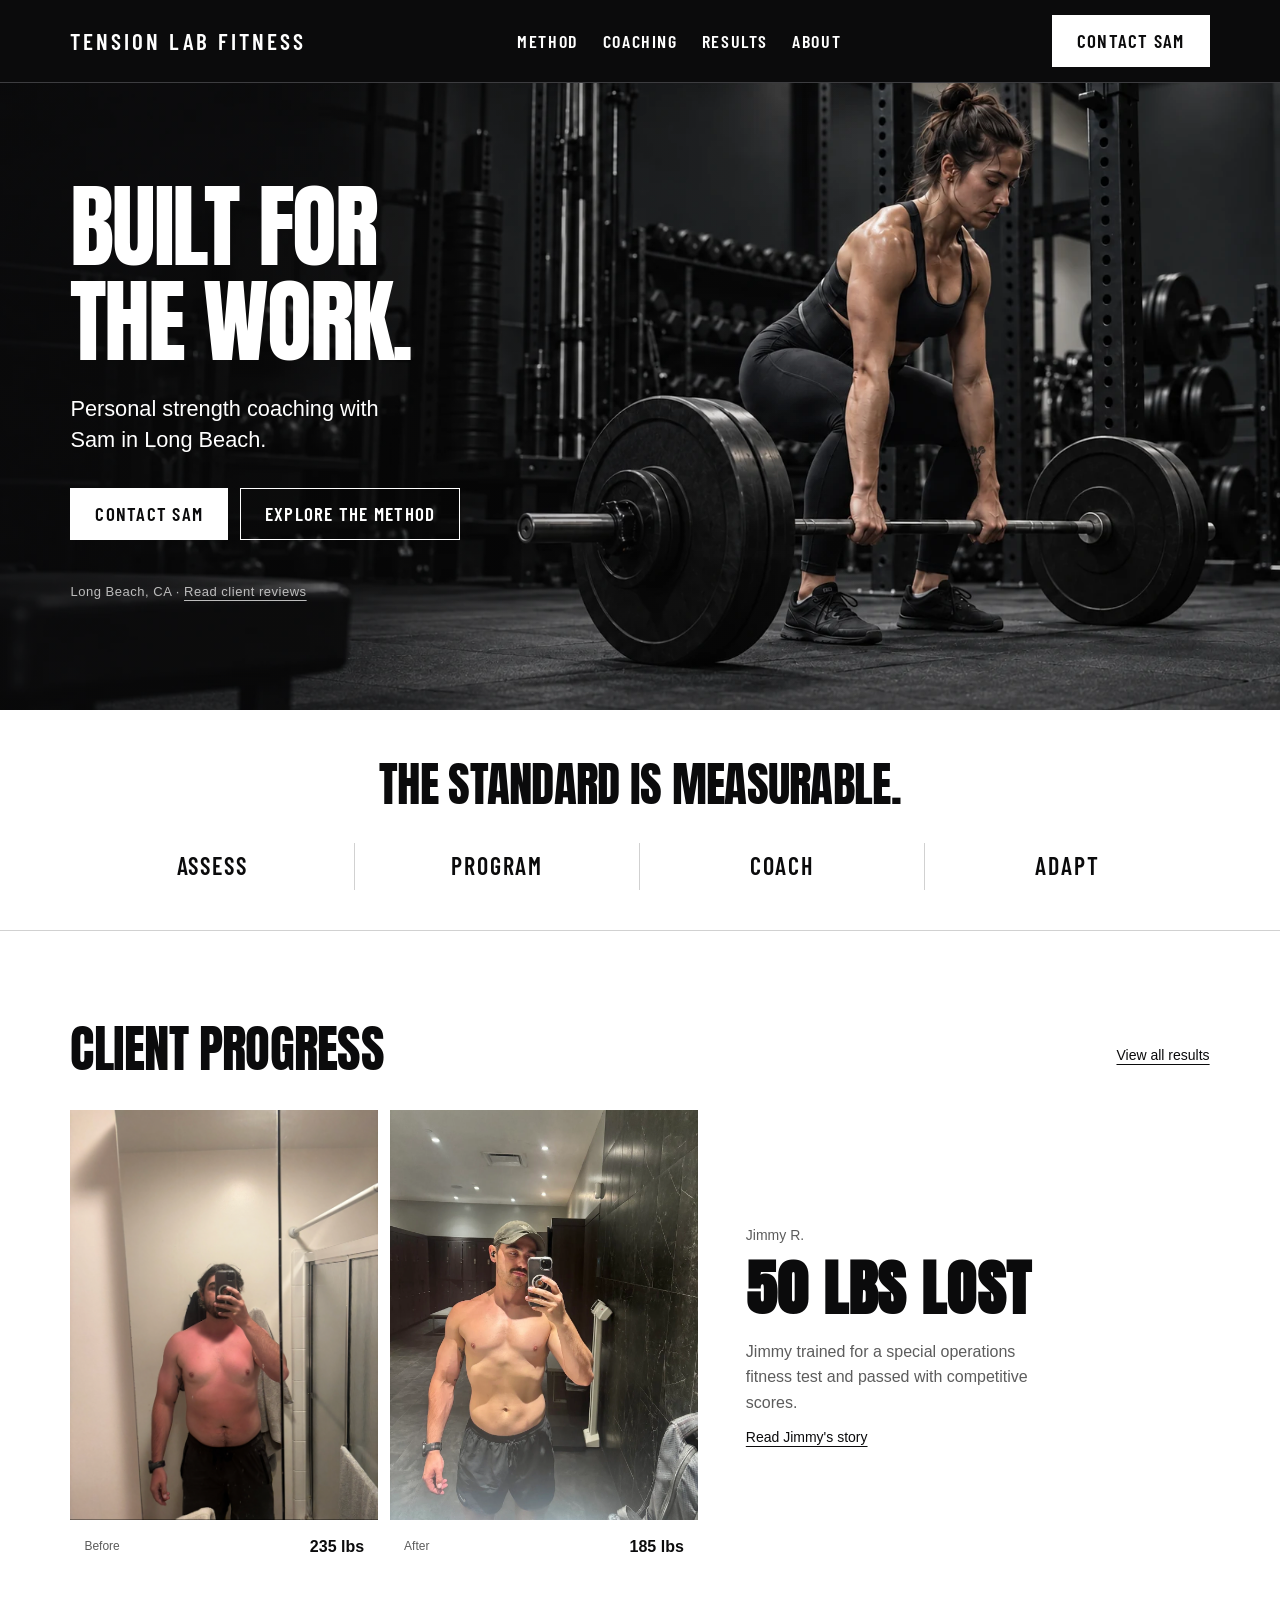
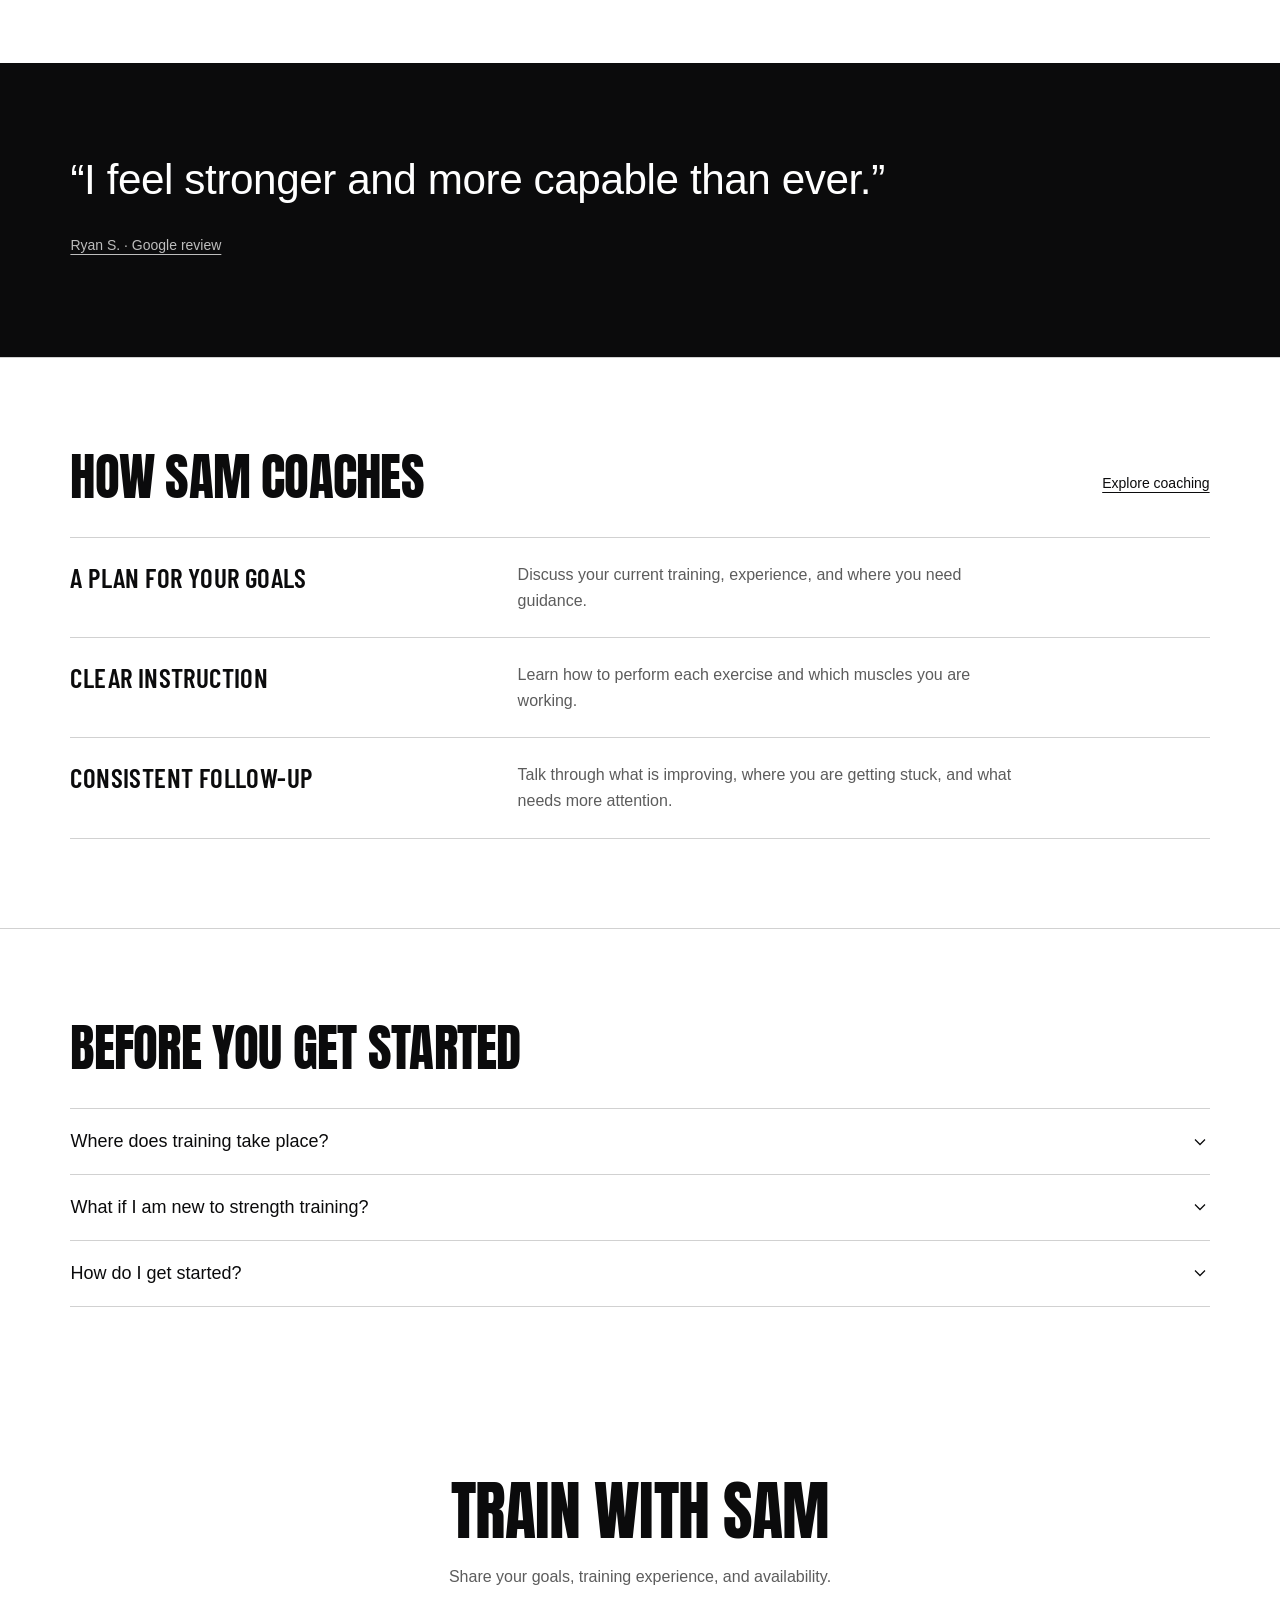
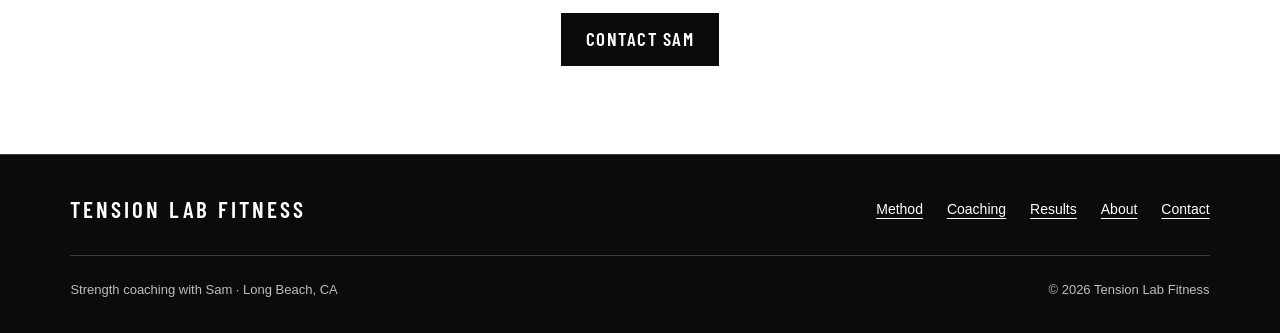
==== commit 65eea1e2: "Refine site with crisp white palette and clearer contact flow" ====
--- a/index.html
+++ b/index.html
@@ -25,7 +25,7 @@
         <a href="coaching.html">Coaching</a><a href="results.html">Results</a><a href="about.html">About</a>
         <a class="nav-contact" href="contact.html">Contact</a>
       </nav>
-      <a class="button button--light header-contact" href="contact.html">Apply for coaching</a>
+      <a class="button button--light header-contact" href="contact.html">Contact Sam</a>
     </div>
   </header>
   <main id="main">
@@ -35,8 +35,8 @@
         <div class="hero-copy">
           <h1>Built for<br>the work.</h1>
           <p class="lead">Personal strength coaching with Sam in Long Beach.</p>
-          <div class="button-row"><a class="button button--light" href="contact.html">Apply for coaching</a><a class="button button--outline" href="method.html">Explore the method</a></div>
-          <p class="hero-proof">Long Beach, CA · <a class="text-link" href="results.html#testimonials">Client reviews on Google</a></p>
+          <div class="button-row"><a class="button button--light" href="contact.html">Contact Sam</a><a class="button button--outline" href="method.html">Explore the method</a></div>
+          <p class="hero-proof">Long Beach, CA · <a class="text-link" href="results.html#testimonials">Read client reviews</a></p>
         </div>
       </div>
       <figure class="hero-photo" aria-label="Illustrative training image">
@@ -45,16 +45,6 @@
     </section>
     <section class="method-strip" aria-labelledby="method-heading">
       <div class="container"><h2 id="method-heading">The standard is measurable.</h2><ol class="method-steps"><li><a href="method.html#assess">Assess</a></li><li><a href="method.html#program">Program</a></li><li><a href="method.html#coach">Coach</a></li><li><a href="method.html#adapt">Adapt</a></li></ol></div>
-    </section>
-    <section class="section section--border">
-      <div class="container">
-        <div class="section-header"><h2>How Sam coaches</h2><a class="text-link" href="coaching.html">Explore coaching</a></div>
-        <div class="approach-list">
-          <div class="approach-row"><h3>A plan for your goals</h3><p>Training shaped around what you want to work toward.</p></div>
-          <div class="approach-row"><h3>Clear instruction</h3><p>Understand the exercises and how to make each session count.</p></div>
-          <div class="approach-row"><h3>Consistent follow-up</h3><p>Guidance that helps you keep working on your progress.</p></div>
-        </div>
-      </div>
     </section>
     <section class="section section--border">
       <div class="container">
@@ -70,6 +60,16 @@
     </section>
     <section class="section section--dark quote-band" aria-label="Client review">
       <div class="container"><blockquote cite="https://www.google.com/maps/contrib/100472244330029218638/reviews?hl=en">“I feel stronger and more capable than ever.”</blockquote><cite><a href="https://www.google.com/maps/contrib/100472244330029218638/reviews?hl=en">Ryan S. · Google review</a></cite></div>
+    </section>
+    <section class="section section--border">
+      <div class="container">
+        <div class="section-header"><h2>How Sam coaches</h2><a class="text-link" href="coaching.html">Explore coaching</a></div>
+        <div class="approach-list">
+          <div class="approach-row"><h3>A plan for your goals</h3><p>Discuss your current training, experience, and where you need guidance.</p></div>
+          <div class="approach-row"><h3>Clear instruction</h3><p>Learn how to perform each exercise and which muscles you are working.</p></div>
+          <div class="approach-row"><h3>Consistent follow-up</h3><p>Talk through what is improving, where you are getting stuck, and what needs more attention.</p></div>
+        </div>
+      </div>
     </section>
     <section class="section section--border"><div class="container"><h2>Before you get started</h2><div class="faq-list"><details><summary>Where does training take place?<svg viewBox="0 0 24 24" fill="none" aria-hidden="true"><path d="m6 9 6 6 6-6" stroke="currentColor" stroke-width="1.5"/></svg></summary><p>Sam trains at a general gym in Long Beach. Ask him to confirm the location and any gym access requirements.</p></details><details><summary>What if I am new to strength training?<svg viewBox="0 0 24 24" fill="none" aria-hidden="true"><path d="m6 9 6 6 6-6" stroke="currentColor" stroke-width="1.5"/></svg></summary><p>Tell Sam about your experience so you can discuss a suitable starting point.</p></details><details><summary>How do I get started?<svg viewBox="0 0 24 24" fill="none" aria-hidden="true"><path d="m6 9 6 6 6-6" stroke="currentColor" stroke-width="1.5"/></svg></summary><p>Visit the contact page and share your goals, training experience, and availability. You can prepare an inquiry there.</p></details></div></div></section>
     <section class="final-cta" aria-labelledby="next-step-heading"><div class="container"><h2 id="next-step-heading">Train with Sam</h2><p class="final-cta-description">Share your goals, training experience, and availability.</p><a class="button" href="contact.html">Contact Sam</a></div></section>
--- a/assets/site.css
+++ b/assets/site.css
@@ -3,10 +3,11 @@
 
 :root {
   --ink: #0b0b0c;
-  --ivory: #f2f0e9;
-  --gray: #5e5d58;
-  --gray-light: #bdbcb5;
-  --line: #cecdc5;
+  --white: #ffffff;
+  --gray: #5c5c5c;
+  --gray-light: #bdbdbd;
+  --line: #d1d1d1;
+  --control-line: #888888;
   --line-dark: #3d3d40;
   --surface-dark: #151516;
   --font-sans: "Helvetica Neue", Helvetica, Arial, sans-serif;
@@ -24,8 +25,8 @@
 }
 
 * { box-sizing: border-box; }
-html { scroll-behavior: smooth; scroll-padding-top: 24px; scrollbar-color: #797972 var(--ink); }
-body { margin: 0; color: var(--ink); background: var(--ivory); font-family: var(--font-sans); font-size: 16px; line-height: 1.6; }
+html { scroll-behavior: smooth; scroll-padding-top: 24px; scrollbar-color: #797979 var(--ink); }
+body { margin: 0; color: var(--ink); background: var(--white); font-family: var(--font-sans); font-size: 16px; line-height: 1.6; }
 button, input, select, textarea { font: inherit; }
 button, a { -webkit-tap-highlight-color: transparent; }
 button { cursor: pointer; }
@@ -34,7 +35,7 @@
 a { color: inherit; text-underline-offset: 4px; }
 a:hover { text-decoration-thickness: 2px; }
 a:focus-visible, button:focus-visible, summary:focus-visible, input:focus-visible, textarea:focus-visible, select:focus-visible { outline: 2px solid currentColor; outline-offset: 4px; }
-::selection { color: var(--ivory); background: var(--ink); }
+::selection { color: var(--white); background: var(--ink); }
 [hidden] { display: none !important; }
 h1, h2, h3 { margin: 0; font-family: var(--font-display); font-weight: 400; letter-spacing: -.015em; line-height: 1.12; text-transform: uppercase; text-wrap: balance; }
 h1 { max-width: 900px; font-size: clamp(48px, 6vw, 88px); }
@@ -44,7 +45,7 @@
 .container { width: min(100%, 1520px); margin-inline: auto; padding-inline: var(--gutter); }
 .section { padding-block: clamp(56px, 7vw, 104px); }
 .section--border { border-top: 1px solid var(--line); }
-.section--dark { color: var(--ivory); background: var(--ink); }
+.section--dark { color: var(--white); background: var(--ink); }
 .section-header { display: flex; align-items: end; justify-content: space-between; gap: var(--space-8); margin-bottom: var(--space-8); }
 .section-header p { max-width: 38ch; color: var(--gray); }
 .section--dark .section-header p { color: var(--gray-light); }
@@ -52,20 +53,20 @@
 .lead { margin-top: var(--space-6); max-width: 44ch; color: var(--gray); font-size: 18px; line-height: 1.6; }
 .text-link { display: inline-flex; align-items: center; min-height: 44px; font-size: 14px; font-weight: 500; }
 .button-row { display: flex; align-items: center; flex-wrap: wrap; gap: var(--space-3); margin-top: var(--space-8); }
-.button { display: inline-flex; justify-content: center; align-items: center; min-height: 52px; padding: 12px 24px; border: 1px solid var(--ink); color: var(--ivory); background: var(--ink); font-family: var(--font-label); font-size: 19px; font-weight: 600; letter-spacing: .065em; text-transform: uppercase; line-height: 1.4; text-decoration: none; text-align: center; transition: background-color 150ms ease, border-color 150ms ease; }
+.button { display: inline-flex; justify-content: center; align-items: center; min-height: 52px; padding: 12px 24px; border: 1px solid var(--ink); color: var(--white); background: var(--ink); font-family: var(--font-label); font-size: 19px; font-weight: 600; letter-spacing: .065em; text-transform: uppercase; line-height: 1.4; text-decoration: none; text-align: center; transition: background-color 150ms ease, border-color 150ms ease; }
 .button:hover { background: #29292b; border-color: #29292b; }
 .button:active { background: #404043; border-color: #404043; }
-.button--outline { color: var(--ink); background: transparent; border-color: var(--line); }
+.button--outline { color: var(--ink); background: transparent; border-color: var(--control-line); }
 .button--outline:hover { color: var(--ink); background: #f2f2f3; border-color: var(--ink); }
-.button--light { color: var(--ink); background: var(--ivory); border-color: var(--ivory); }
+.button--light { color: var(--ink); background: var(--white); border-color: var(--white); }
 .button--light:hover { color: var(--ink); background: #e6e6e6; border-color: #e6e6e6; }
-.section--dark .button, .review-grid .button { color: var(--ink); background: var(--ivory); border-color: var(--ivory); }
-.section--dark .button:hover, .review-grid .button:hover { background: #dedbd2; border-color: #dedbd2; }
+.section--dark .button, .review-grid .button { color: var(--ink); background: var(--white); border-color: var(--white); }
+.section--dark .button:hover, .review-grid .button:hover { background: #e6e6e6; border-color: #e6e6e6; }
 .button:disabled { cursor: not-allowed; color: var(--gray); background: #ededee; border-color: var(--line); }
-.skip-link { position: absolute; z-index: 10; top: 12px; left: var(--gutter); padding: 12px 20px; color: var(--ink); background: var(--ivory); transform: translateY(-200%); }
+.skip-link { position: absolute; z-index: 10; top: 12px; left: var(--gutter); padding: 12px 20px; color: var(--ink); background: var(--white); transform: translateY(-200%); }
 .skip-link:focus { transform: translateY(0); }
 
-.site-header { color: var(--ivory); background: var(--ink); border-bottom: 1px solid var(--line-dark); }
+.site-header { color: var(--white); background: var(--ink); border-bottom: 1px solid var(--line-dark); }
 .header-inner { display: flex; align-items: center; justify-content: space-between; gap: var(--space-6); min-height: 82px; }
 .wordmark { font-family: var(--font-label); text-transform: uppercase; font-size: 23px; font-weight: 600; letter-spacing: .13em; white-space: nowrap; text-decoration: none; }
 .site-nav { display: flex; align-items: center; gap: var(--space-6); }
@@ -74,13 +75,13 @@
 .site-nav .nav-contact { display: none; }
 .menu-toggle { display: none; min-height: 44px; padding: 8px 12px; color: inherit; background: transparent; border: 1px solid var(--line-dark); font-size: 14px; }
 
-.home-hero { position: relative; isolation: isolate; overflow: hidden; color: var(--ivory); background: var(--ink); }
+.home-hero { position: relative; isolation: isolate; overflow: hidden; color: var(--white); background: var(--ink); }
 .hero-grid { position: relative; min-height: clamp(620px, 49vw, 780px); display: flex; align-items: center; }
 .hero-copy { min-width: 0; width: 51%; padding-block: 72px; }
 .hero-copy h1 { font-size: clamp(68px, 7.2vw, 108px); line-height: 1.03; letter-spacing: -.025em; text-wrap: nowrap; }
-.hero-copy .lead { max-width: 29ch; font-size: clamp(18px, 1.7vw, 25px); line-height: 1.45; color: var(--ivory); }
-.hero-copy .button--outline { border-color: var(--ivory); color: var(--ivory); }
-.hero-copy .button--outline:hover { color: var(--ink); background: var(--ivory); }
+.hero-copy .lead { max-width: 29ch; font-size: clamp(18px, 1.7vw, 25px); line-height: 1.45; color: var(--white); }
+.hero-copy .button--outline { border-color: var(--white); color: var(--white); }
+.hero-copy .button--outline:hover { color: var(--ink); background: var(--white); }
 .hero-proof { margin-top: 30px; color: var(--gray-light); font-size: 13px; letter-spacing: .04em; }
 .hero-proof .text-link { font-size: inherit; font-weight: 400; }
 .hero-photo { position: absolute; inset: 0; z-index: -2; }
@@ -113,7 +114,7 @@
 .detail-list li { padding-block: var(--space-6); border-bottom: 1px solid var(--line); }
 .detail-list li p { margin-top: var(--space-2); max-width: 54ch; color: var(--gray); }
 
-.intro { padding-block: 72px; color: var(--ivory); background: var(--ink); }
+.intro { padding-block: 72px; color: var(--white); background: var(--ink); }
 .intro-content { display: grid; grid-template-columns: minmax(0, 1fr) auto; align-items: end; gap: var(--space-6) 40px; }
 .intro-description { margin-top: var(--space-3); color: var(--gray-light); font-size: 16px; max-width: 54ch; }
 .proof-strip { display: flex; align-items: center; font-size: 14px; }
@@ -125,7 +126,7 @@
 .feature-image { margin: 0; min-width: 0; }
 .photo-frame { aspect-ratio: 3 / 4; background: #1d1d1f; overflow: hidden; }
 .feature-image img { width: 100%; height: 100%; object-fit: cover; }
-.feature-image figcaption { display: flex; justify-content: space-between; align-items: center; gap: var(--space-2); min-height: 52px; padding: 14px; color: var(--ink); background: var(--ivory); }
+.feature-image figcaption { display: flex; justify-content: space-between; align-items: center; gap: var(--space-2); min-height: 52px; padding: 14px; color: var(--ink); background: var(--white); }
 .feature-image figcaption strong { font-size: 16px; font-variant-numeric: tabular-nums; }
 .image-caption { margin-top: var(--space-2); color: var(--gray-light); font-size: 14px; }
 .image-caption a { display: inline-flex; align-items: center; min-height: 44px; }
@@ -141,7 +142,7 @@
 cite { display: block; margin-top: var(--space-4); color: var(--gray); font-size: 14px; font-style: normal; }
 cite a { display: inline-flex; align-items: center; min-height: 44px; }
 .micro { color: var(--gray); font-size: 12px; font-weight: 500; }
-.review-grid { padding-block: 56px; color: var(--ivory); background: var(--ink); }
+.review-grid { padding-block: 56px; color: var(--white); background: var(--ink); }
 .review-grid header { display: flex; align-items: end; justify-content: space-between; gap: var(--space-8); margin-bottom: var(--space-8); }
 .review-grid .button { flex: 0 0 auto; }
 .reviews { display: grid; grid-template-columns: repeat(3, minmax(0, 1fr)); border-top: 1px solid var(--line-dark); }
@@ -165,7 +166,7 @@
 .final-cta h2 { margin-inline: auto; font-size: clamp(42px, 5vw, 72px); }
 .final-cta-description { margin: var(--space-4) auto 0; max-width: 44ch; color: var(--gray); }
 .final-cta .button { margin-top: var(--space-6); }
-.site-footer { padding-block: var(--space-8); color: var(--ivory); background: var(--ink); border-top: 1px solid var(--line-dark); }
+.site-footer { padding-block: var(--space-8); color: var(--white); background: var(--ink); border-top: 1px solid var(--line-dark); }
 .footer-top { display: flex; align-items: center; justify-content: space-between; flex-wrap: wrap; gap: var(--space-6); }
 .footer-nav { display: flex; flex-wrap: wrap; gap: var(--space-6); }
 .footer-nav a { display: inline-flex; align-items: center; min-height: 44px; font-size: 14px; }
@@ -177,11 +178,12 @@
 .contact-address { font-size: 16px; overflow-wrap: anywhere; }
 .draft-note { margin-top: var(--space-3); color: var(--gray); font-size: 14px; }
 .form-grid { display: grid; grid-template-columns: repeat(2, minmax(0, 1fr)); gap: var(--space-6); }
+.form-intro { margin-bottom: var(--space-6); max-width: 56ch; color: var(--gray); }
 .form-field { display: flex; flex-direction: column; gap: var(--space-2); min-width: 0; }
 .form-field--full { grid-column: 1 / -1; }
 .form-field label { font-size: 16px; font-weight: 500; }
 .form-field label span { font-weight: 400; color: var(--gray); font-size: 14px; }
-input, textarea, select { width: 100%; min-height: 48px; padding: 12px 14px; color: var(--ink); background: var(--ivory); border: 1px solid var(--line); border-radius: 0; font-size: 16px; caret-color: var(--ink); }
+input, textarea, select { width: 100%; min-height: 48px; padding: 12px 14px; color: var(--ink); background: var(--white); border: 1px solid var(--control-line); border-radius: 0; font-size: 16px; caret-color: var(--ink); }
 input:hover, textarea:hover, select:hover { border-color: var(--gray); }
 textarea { min-height: 136px; resize: vertical; }
 input:focus, textarea:focus, select:focus { border-color: var(--ink); }
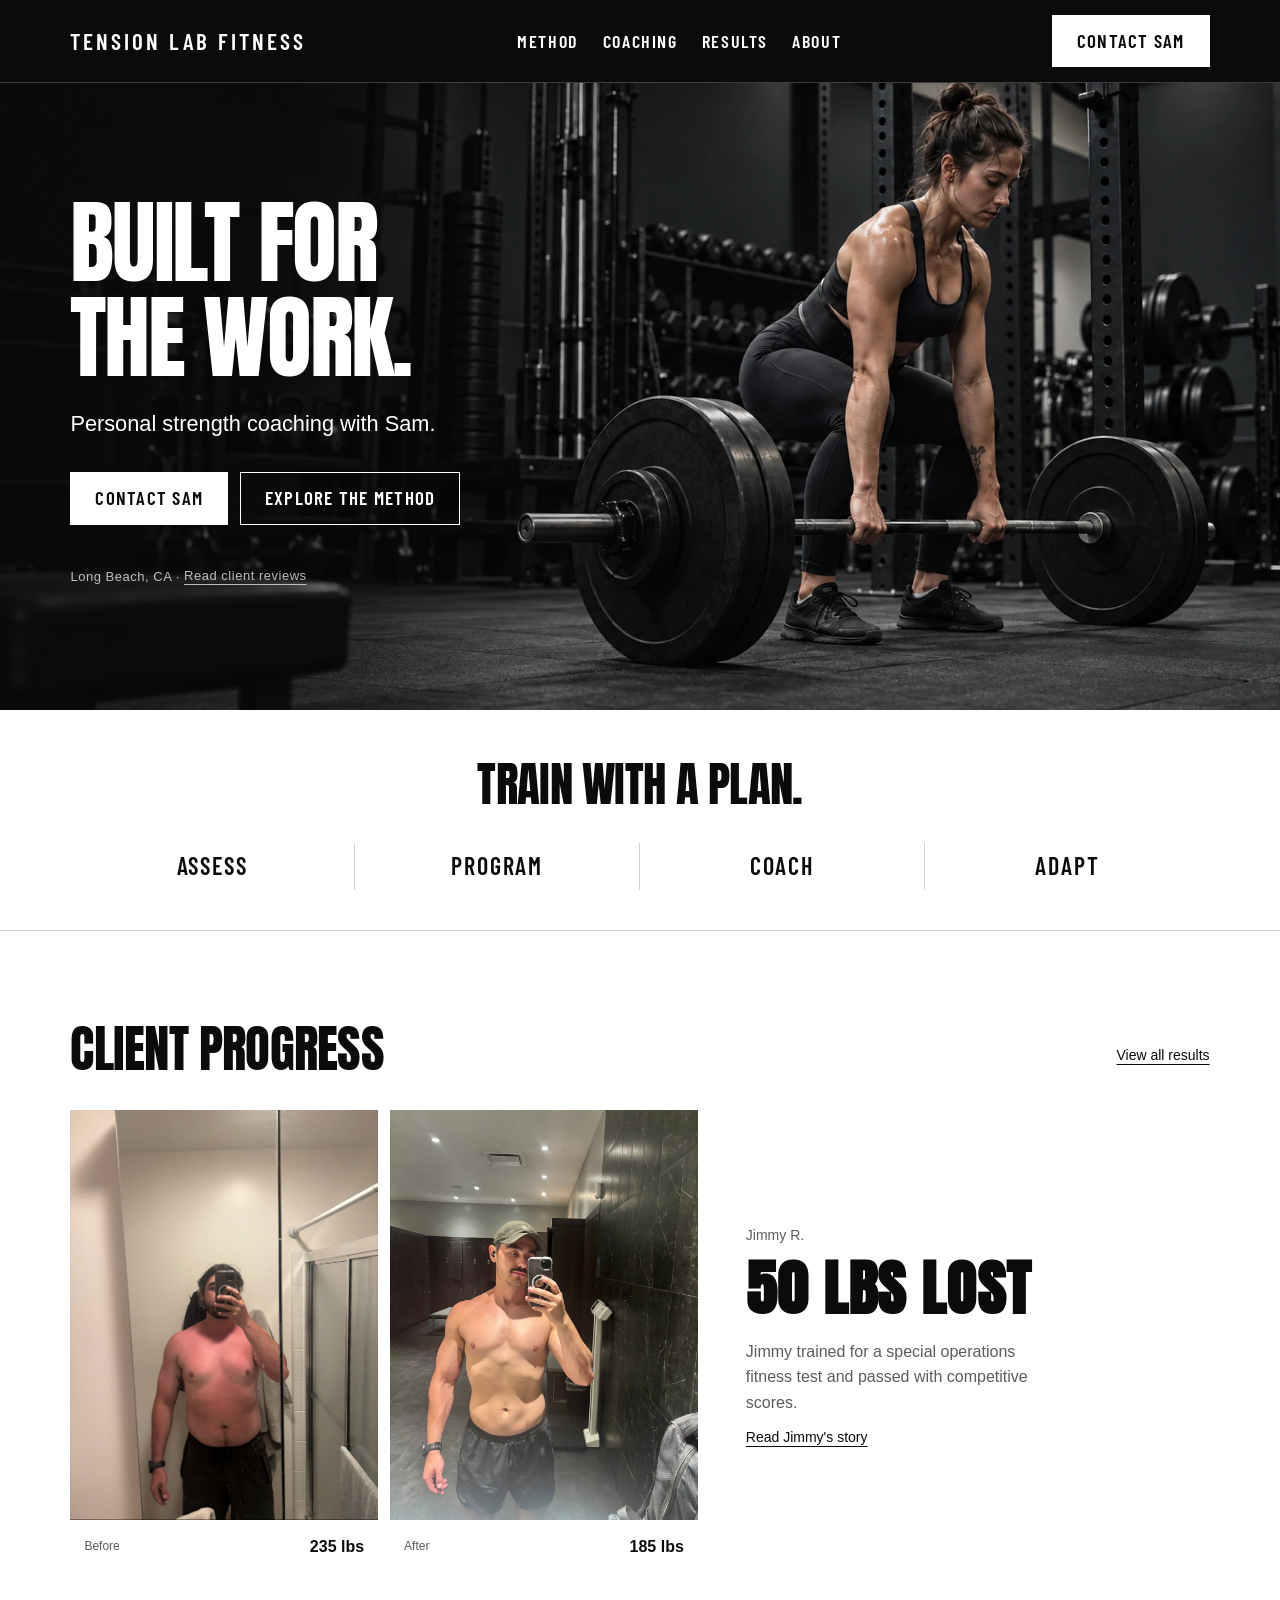
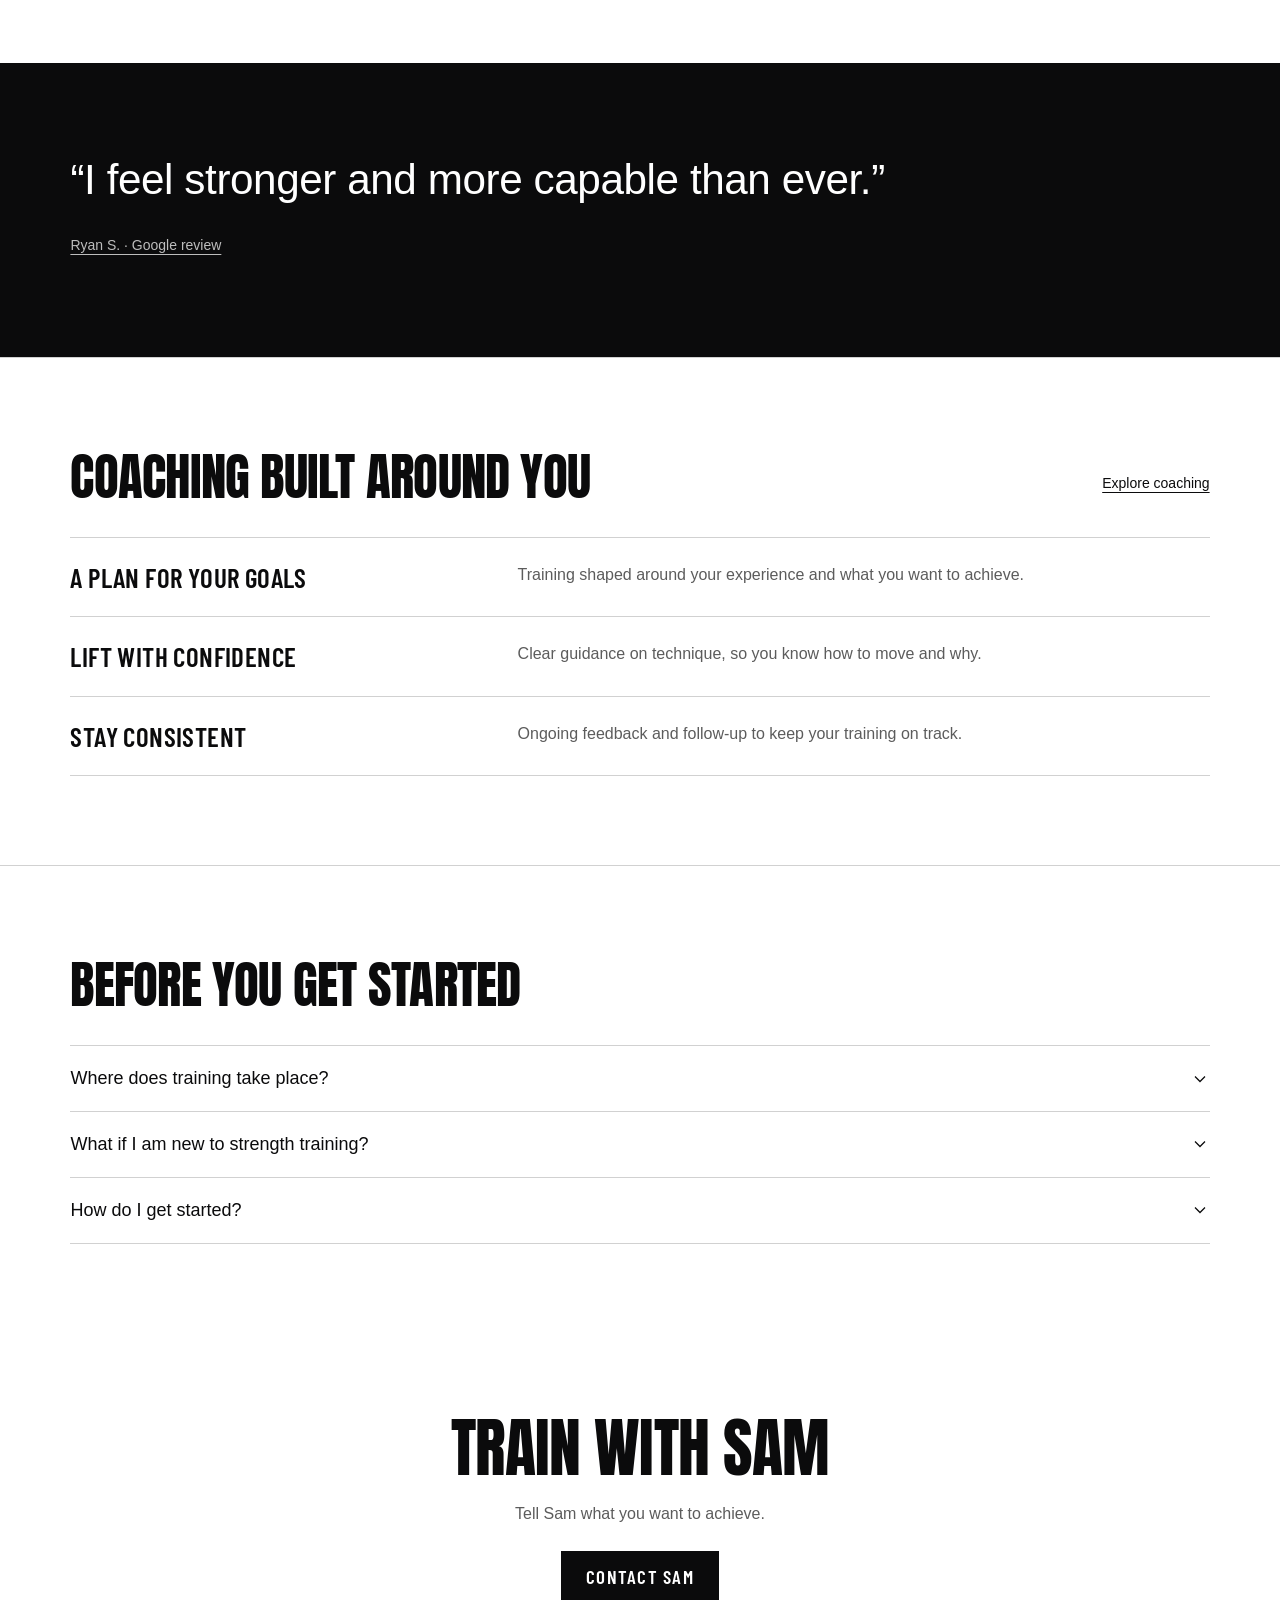
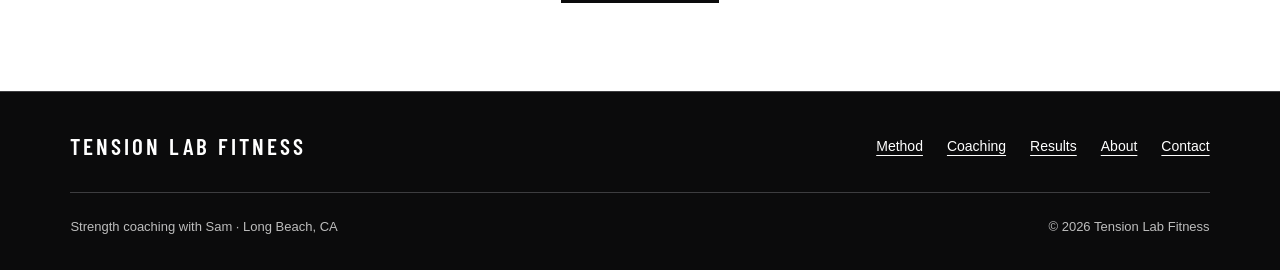
==== commit caf07b7b: "Tighten marketing copy and simplify the coaching message" ====
--- a/index.html
+++ b/index.html
@@ -3,11 +3,11 @@
 <head>
   <meta charset="utf-8">
   <meta name="viewport" content="width=device-width, initial-scale=1">
-  <meta name="description" content="Strength coaching with Sam in Long Beach. Explore the coaching, see genuine client results, and start an inquiry.">
+  <meta name="description" content="Personal strength coaching with Sam in Long Beach. Build strength with tailored training, clear instruction, and ongoing support.">
   <meta name="theme-color" content="#0b0b0c">
   <meta property="og:type" content="website">
   <meta property="og:title" content="Tension Lab Fitness | Strength coaching in Long Beach">
-  <meta property="og:description" content="Strength coaching with Sam in Long Beach. Explore the coaching, see genuine client results, and start an inquiry.">
+  <meta property="og:description" content="Personal strength coaching with Sam in Long Beach. Build strength with tailored training, clear instruction, and ongoing support.">
   <title>Tension Lab Fitness | Strength coaching in Long Beach</title>
   <link rel="icon" href="assets/favicon.svg" type="image/svg+xml">
   <link rel="stylesheet" href="assets/site.css">
@@ -34,7 +34,7 @@
       <div class="container hero-grid">
         <div class="hero-copy">
           <h1>Built for<br>the work.</h1>
-          <p class="lead">Personal strength coaching with Sam in Long Beach.</p>
+          <p class="lead">Personal strength coaching with Sam.</p>
           <div class="button-row"><a class="button button--light" href="contact.html">Contact Sam</a><a class="button button--outline" href="method.html">Explore the method</a></div>
           <p class="hero-proof">Long Beach, CA · <a class="text-link" href="results.html#testimonials">Read client reviews</a></p>
         </div>
@@ -44,7 +44,7 @@
       </figure>
     </section>
     <section class="method-strip" aria-labelledby="method-heading">
-      <div class="container"><h2 id="method-heading">The standard is measurable.</h2><ol class="method-steps"><li><a href="method.html#assess">Assess</a></li><li><a href="method.html#program">Program</a></li><li><a href="method.html#coach">Coach</a></li><li><a href="method.html#adapt">Adapt</a></li></ol></div>
+      <div class="container"><h2 id="method-heading">Train with a plan.</h2><ol class="method-steps"><li><a href="method.html#assess">Assess</a></li><li><a href="method.html#program">Program</a></li><li><a href="method.html#coach">Coach</a></li><li><a href="method.html#adapt">Adapt</a></li></ol></div>
     </section>
     <section class="section section--border">
       <div class="container">
@@ -63,16 +63,16 @@
     </section>
     <section class="section section--border">
       <div class="container">
-        <div class="section-header"><h2>How Sam coaches</h2><a class="text-link" href="coaching.html">Explore coaching</a></div>
+        <div class="section-header"><h2>Coaching built around you</h2><a class="text-link" href="coaching.html">Explore coaching</a></div>
         <div class="approach-list">
-          <div class="approach-row"><h3>A plan for your goals</h3><p>Discuss your current training, experience, and where you need guidance.</p></div>
-          <div class="approach-row"><h3>Clear instruction</h3><p>Learn how to perform each exercise and which muscles you are working.</p></div>
-          <div class="approach-row"><h3>Consistent follow-up</h3><p>Talk through what is improving, where you are getting stuck, and what needs more attention.</p></div>
+          <div class="approach-row"><h3>A plan for your goals</h3><p>Training shaped around your experience and what you want to achieve.</p></div>
+          <div class="approach-row"><h3>Lift with confidence</h3><p>Clear guidance on technique, so you know how to move and why.</p></div>
+          <div class="approach-row"><h3>Stay consistent</h3><p>Ongoing feedback and follow-up to keep your training on track.</p></div>
         </div>
       </div>
     </section>
-    <section class="section section--border"><div class="container"><h2>Before you get started</h2><div class="faq-list"><details><summary>Where does training take place?<svg viewBox="0 0 24 24" fill="none" aria-hidden="true"><path d="m6 9 6 6 6-6" stroke="currentColor" stroke-width="1.5"/></svg></summary><p>Sam trains at a general gym in Long Beach. Ask him to confirm the location and any gym access requirements.</p></details><details><summary>What if I am new to strength training?<svg viewBox="0 0 24 24" fill="none" aria-hidden="true"><path d="m6 9 6 6 6-6" stroke="currentColor" stroke-width="1.5"/></svg></summary><p>Tell Sam about your experience so you can discuss a suitable starting point.</p></details><details><summary>How do I get started?<svg viewBox="0 0 24 24" fill="none" aria-hidden="true"><path d="m6 9 6 6 6-6" stroke="currentColor" stroke-width="1.5"/></svg></summary><p>Visit the contact page and share your goals, training experience, and availability. You can prepare an inquiry there.</p></details></div></div></section>
-    <section class="final-cta" aria-labelledby="next-step-heading"><div class="container"><h2 id="next-step-heading">Train with Sam</h2><p class="final-cta-description">Share your goals, training experience, and availability.</p><a class="button" href="contact.html">Contact Sam</a></div></section>
+    <section class="section section--border"><div class="container"><h2>Before you get started</h2><div class="faq-list"><details><summary>Where does training take place?<svg viewBox="0 0 24 24" fill="none" aria-hidden="true"><path d="m6 9 6 6 6-6" stroke="currentColor" stroke-width="1.5"/></svg></summary><p>Sam trains at a gym in Long Beach. Contact him for the location and access details.</p></details><details><summary>What if I am new to strength training?<svg viewBox="0 0 24 24" fill="none" aria-hidden="true"><path d="m6 9 6 6 6-6" stroke="currentColor" stroke-width="1.5"/></svg></summary><p>Share your experience and goals with Sam to find a starting point that suits you.</p></details><details><summary>How do I get started?<svg viewBox="0 0 24 24" fill="none" aria-hidden="true"><path d="m6 9 6 6 6-6" stroke="currentColor" stroke-width="1.5"/></svg></summary><p>Contact Sam with your goals and availability to discuss your next step.</p></details></div></div></section>
+    <section class="final-cta" aria-labelledby="next-step-heading"><div class="container"><h2 id="next-step-heading">Train with Sam</h2><p class="final-cta-description">Tell Sam what you want to achieve.</p><a class="button" href="contact.html">Contact Sam</a></div></section>
 
   </main>
   <footer class="site-footer">
--- a/assets/site.css
+++ b/assets/site.css
@@ -79,7 +79,7 @@
 .hero-grid { position: relative; min-height: clamp(620px, 49vw, 780px); display: flex; align-items: center; }
 .hero-copy { min-width: 0; width: 51%; padding-block: 72px; }
 .hero-copy h1 { font-size: clamp(68px, 7.2vw, 108px); line-height: 1.03; letter-spacing: -.025em; text-wrap: nowrap; }
-.hero-copy .lead { max-width: 29ch; font-size: clamp(18px, 1.7vw, 25px); line-height: 1.45; color: var(--white); }
+.hero-copy .lead { max-width: 36ch; font-size: clamp(18px, 1.7vw, 25px); line-height: 1.45; color: var(--white); text-wrap: balance; }
 .hero-copy .button--outline { border-color: var(--white); color: var(--white); }
 .hero-copy .button--outline:hover { color: var(--ink); background: var(--white); }
 .hero-proof { margin-top: 30px; color: var(--gray-light); font-size: 13px; letter-spacing: .04em; }
@@ -202,7 +202,6 @@
 .method-detail .text-link { margin-top: 16px; }
 .about-training { margin-top: 40px; }
 .about-training img { width: 100%; height: 440px; object-fit: cover; object-position: center 75%; filter: grayscale(1); }
-.result-note { padding: 24px var(--gutter); max-width: 1520px; margin: auto; font-size: 13px; color: var(--gray); }
 @keyframes hero-arrival { from { clip-path: inset(0 1.5% 0 0); } to { clip-path: inset(0); } }
 @media (prefers-reduced-motion: no-preference) { .hero-frame { animation: hero-arrival 950ms cubic-bezier(.16,1,.3,1) both; } }
 
